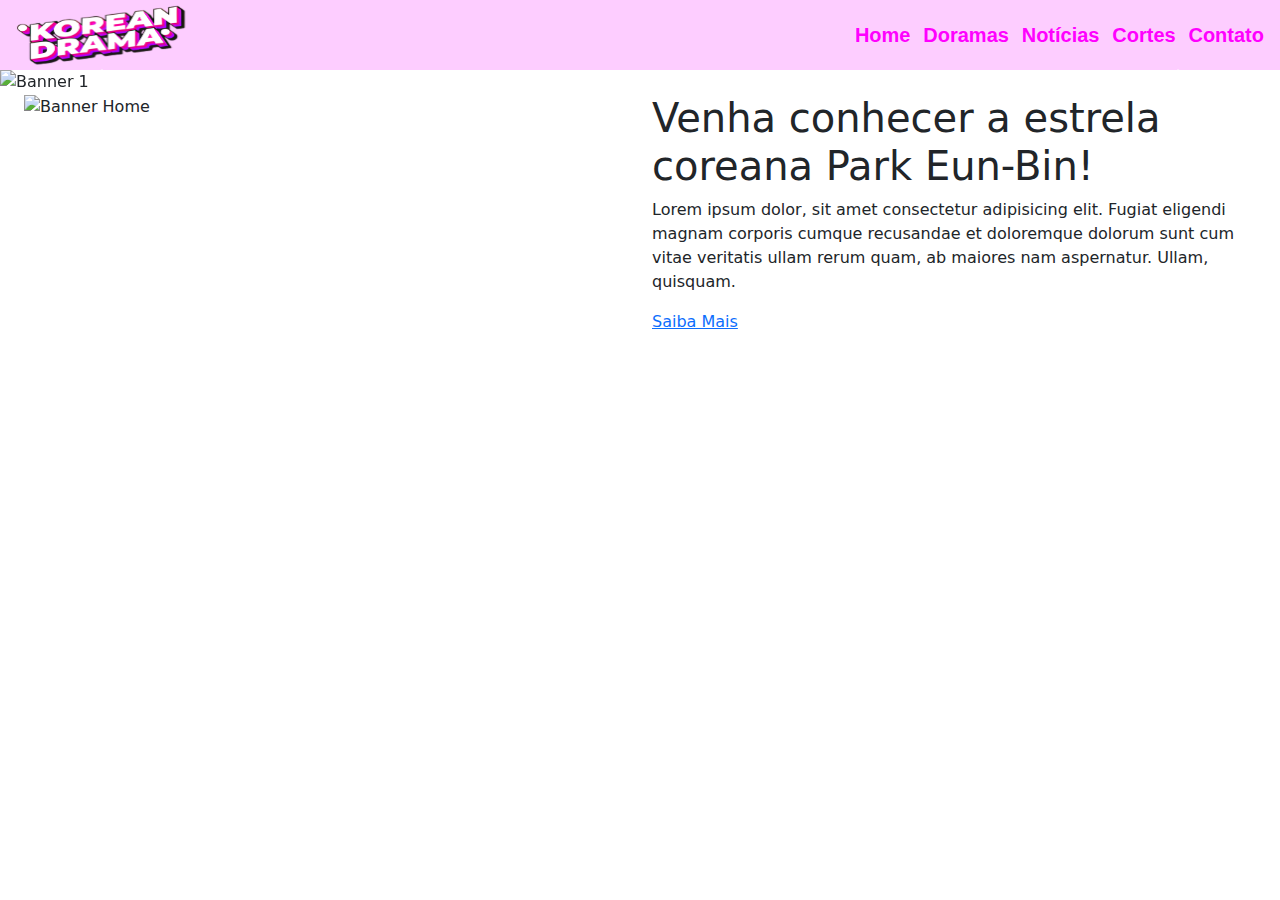
==== index.html @ 3fed0795 "update" ====
<!DOCTYPE html>
<html lang="pt-br">

<head>
    <meta charset="UTF-8">
    <meta name="viewport" content="width=device-width, initial-scale=1.0">
    <link rel="stylesheet" type="text/css" href="./bootstrap/css/bootstrap.min.css">
    <link rel="stylesheet" type="text/css" href="./css/style.css">
    <title>KoreanDrama</title>
    <link rel="icon" type="img" href="img/favicon4.png">
</head>

<body>
    <!-- Início Menu -->
    <header id="header">
        <a id="logo" href="index.html"><img src="img/logokorea.png" alt="Logo Empresa modelo"></a>
        <nav id="nav">
            <button aria-label="Abrir Menu" id="btn-mobile" aria-haspopup="true" aria-controls="menu"
                aria-expanded="false">
                <span id="hamburger"></span>
            </button>
            <ul id="menu" role="menu">
                <li><a class="linkMenu" href="index.html">Home</a></li>
                <li><a class="linkMenu" href="#">Doramas</a></li>
                <li><a class="linkMenu" href="#">Notícias</a></li>
                <li><a class="linkMenu" href="#">Cortes</a></li>
                <li><a class="linkMenu" href="#">Contato</a></li>
            </ul>
        </nav>
    </header>
    <!-- Fim Menu -->
    <!-- Início Carousel Página Principal -->
    <div id="carouselExampleInterval" class="carousel slide" data-bs-ride="carousel" data-pause="hover">
        <div class="carousel-inner">
            <div class="carousel-item active" data-bs-interval="2200">
                <img 
                 src="img/carousel1.jpg" 
                 class="d-block w-100" 
                 alt="Banner 1">
            </div>
            <div class="carousel-item" data-bs-interval="2000">
                <img 
                 src="img/carousel2.1.webp" 
                 class="d-block w-100" 
                 alt="Banner 1">
            </div>
            <div class="carousel-item" data-bs-interval="2000">
                <img 
                 src="img/carousel3.1.jpg" 
                 class="d-block w-100" 
                 alt="Banner 1">
            </div>
            <div class="carousel-item" data-bs-interval="2000">
                <img 
                 src="img/carousel4.jpeg" 
                 class="d-block w-100" 
                 alt="Banner 1">
            </div>
            <div class="carousel-item" data-bs-interval="2000">
                <img 
                 src="img/carousel5.1.jpg" 
                 class="d-block w-100" 
                 alt="Banner 1">
            </div>
            <div class="carousel-item" data-bs-interval="2000">
                <img 
                 src="img/carousel6.1.jpg" 
                 class="d-block w-100" 
                 alt="Banner 1">
            </div>
            <div class="carousel-item" data-bs-interval="2000">
                <img 
                 src="img/carousel reserve.jpg" 
                 class="d-block w-100" 
                 alt="Banner 1">
            </div>
        </div>
        <button
            class="carousel-control-prev"
            data-bs-target="#carouselExampleInterval"
            type="button"
            data-bs-slide="prev"
        >
            <span class="carousel-control-prev-icon" aria-hidden="true"></span>
            <span class="visually-hidden">Previous</span>
        </button>
        <button
            class="carousel-control-next"
            data-bs-target="#carouselExampleInterval"
            type="button"
            data-bs-slide="next"
        >
            <span class="carousel-control-next-icon" aria-hidden="true"></span>
            <span class="visually-hidden">Next</span>
        </button>

    </div>
    <!-- Fim Carousel Página Principal -->
    <!-- Início Banner -->
    <div class="section-banner-home">
        <div class="container-fluid">
            <div class="row m-0">
                <div class="col-12 col-md-6">
                    <figure>
                        <img src="./img/eunbin.jpg" alt="Banner Home">
                    </figure>
                </div>
                <div class="col-12 col-md-6">
                    <section class="texto-banner d-none d-md-block">
                        <h1>Venha conhecer a estrela coreana Park Eun-Bin!</h1>
                        <p class="d-none d-md-block">
                            Lorem ipsum dolor, sit amet consectetur adipisicing elit. Fugiat eligendi magnam corporis cumque recusandae et doloremque dolorum sunt cum vitae veritatis ullam rerum quam, ab maiores nam aspernatur. Ullam, quisquam.</p>
                            <a href="#">Saiba Mais</a>
                    </section>
                </div>
            </div>
        </div>
    </div>
    <!-- Fim Banner -->
    <!-- Início Destaque -->
    <div class="destaque">
        <div class="container">
            <div class="row d-flex justify-content-center">
           
            </div>
        </div>
    </div>
<!-- Fim Destaque -->


</body>

    <script type="text/javascript" src="./bootstrap/js/bootstrap.min.js"></script>

</html>
---- css/style.css ----
/* Arquivo da folha de estilos de todo o site */
/* Início CSS estilo header */
body, ul {
    margin: 0px;
    padding: 0px;
}
#menu a {
    color: magenta;
    text-decoration: none;
    font-family: sans-serif;
    font-size: 20px;
    font-weight: 700;
} 
#menu a:hover {
    background: rgba(0, 0, 0, 0.05);
    font-size: 20px;
}
#logo {
    font-size: 1.5rem;
}
#logo img {
    height: 60px;
    width: 170px;
}
#logo img:hover {
    box-shadow: 2px 2px 4px rgba(161, 111, 255, 0.733);
    transition: 0.3s;
}
#header {
    box-sizing: border-box;
    height: 70px;
    padding: 1rem;
    display: flex;
    align-items: center;
    justify-content: space-between;
    background: rgb(253, 205, 255);
}
#menu {
    display: flex;
    list-style: none;
    gap: 0.8rem;
}
#btn-mobile {
    display: none;
}
/* Fim CSS estilo header */
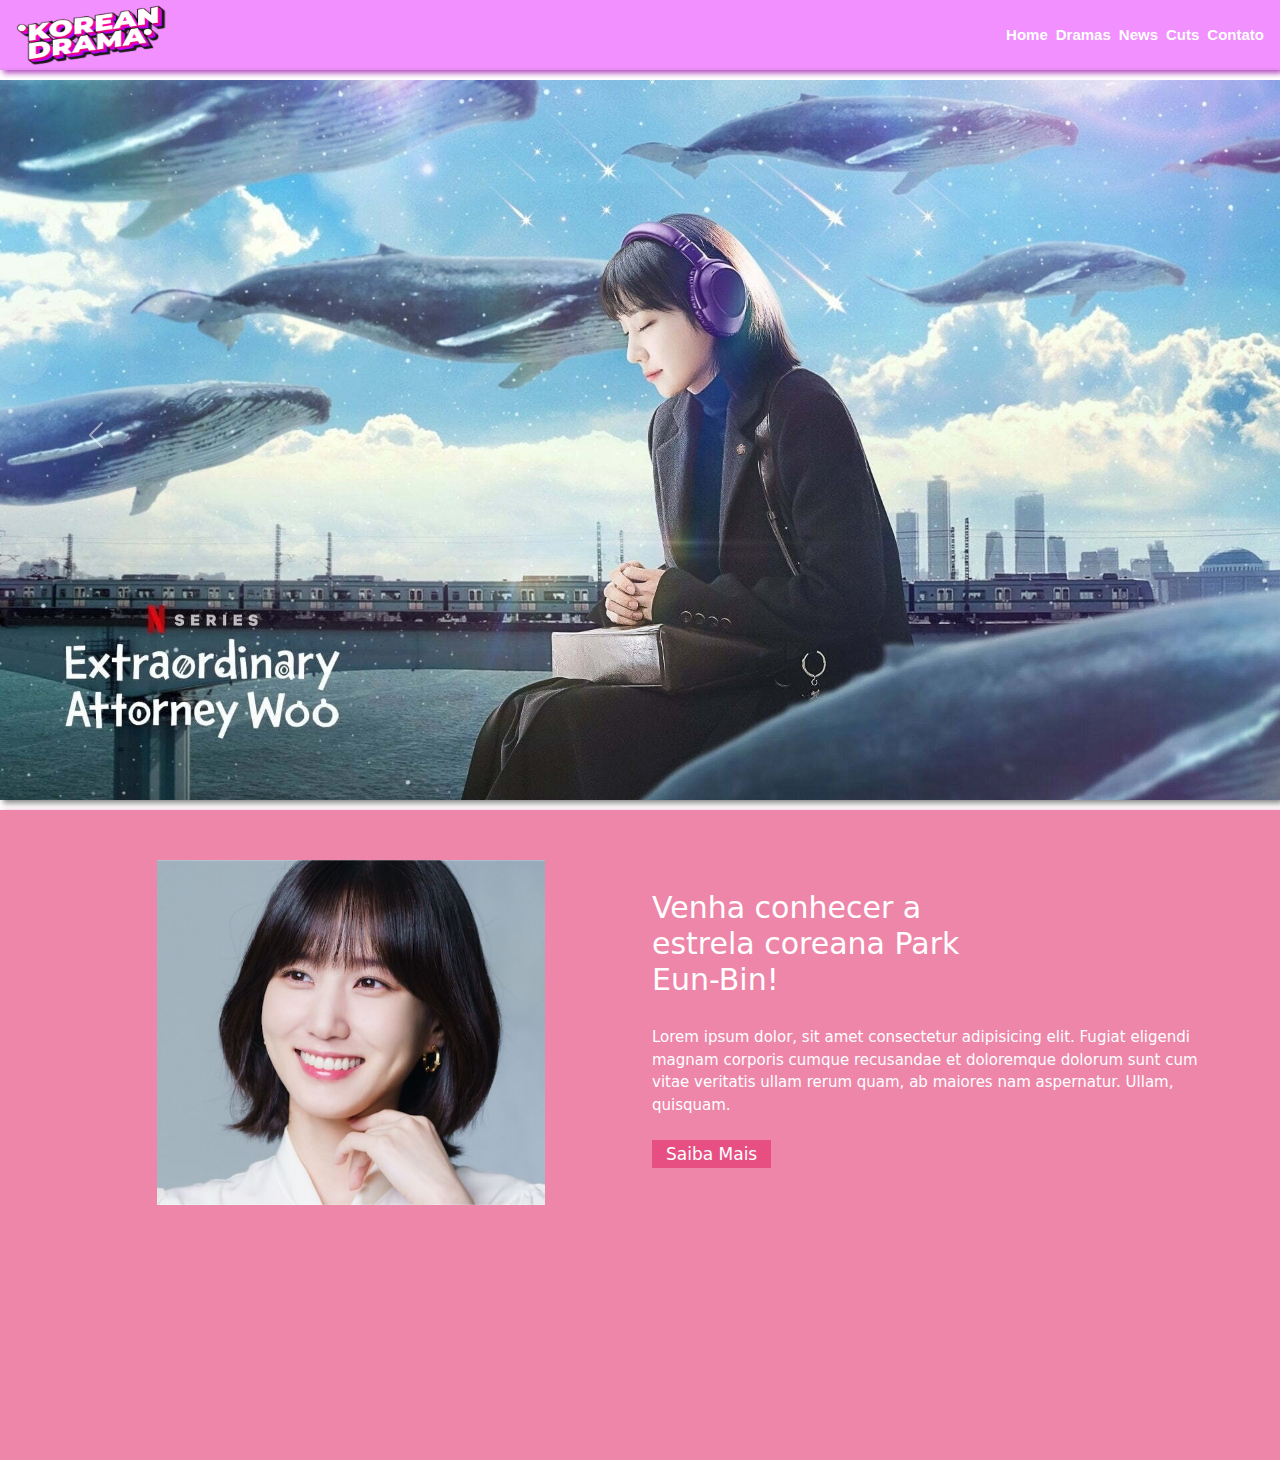
==== commit 4af8d307: "update2" ====
--- a/index.html
+++ b/index.html
@@ -21,9 +21,9 @@
             </button>
             <ul id="menu" role="menu">
                 <li><a class="linkMenu" href="index.html">Home</a></li>
-                <li><a class="linkMenu" href="#">Doramas</a></li>
-                <li><a class="linkMenu" href="#">Notícias</a></li>
-                <li><a class="linkMenu" href="#">Cortes</a></li>
+                <li><a class="linkMenu" href="#">Dramas</a></li>
+                <li><a class="linkMenu" href="#">News</a></li>
+                <li><a class="linkMenu" href="#">Cuts</a></li>
                 <li><a class="linkMenu" href="#">Contato</a></li>
             </ul>
         </nav>
--- a/css/style.css
+++ b/css/style.css
@@ -5,11 +5,11 @@
     padding: 0px;
 }
 #menu a {
-    color: magenta;
+    color: rgb(255, 255, 255);
     text-decoration: none;
     font-family: sans-serif;
-    font-size: 20px;
-    font-weight: 700;
+    font-size: 15px;
+    font-weight: 600;
 } 
 #menu a:hover {
     background: rgba(0, 0, 0, 0.05);
@@ -20,10 +20,10 @@
 }
 #logo img {
     height: 60px;
-    width: 170px;
+    width: 150px;
 }
 #logo img:hover {
-    box-shadow: 2px 2px 4px rgba(161, 111, 255, 0.733);
+    box-shadow: 2px 2px 4px rgba(101, 26, 241, 0.733);
     transition: 0.3s;
 }
 #header {
@@ -33,14 +33,73 @@
     display: flex;
     align-items: center;
     justify-content: space-between;
-    background: rgb(253, 205, 255);
+    background: rgb(242, 144, 255);
+    box-shadow: 3px 3px 6px rgb(177, 65, 187); /* Sombra Menu */
 }
 #menu {
     display: flex;
     list-style: none;
-    gap: 0.8rem;
+    gap: 0.5rem;
 }
 #btn-mobile {
     display: none;
 }
 /* Fim CSS estilo header */
+/* Início estilo carousel */
+#carouselExampleInterval {
+    position: relative;
+    z-index: 10;
+    padding-top: 10px;
+    box-shadow: 3px 3px 6px rgb(129, 129, 129); /* Sombra Carousel */
+}
+/* Fim estilo carousel */
+/* Início estilo Banner Home*/
+/* Para aplicar estilos na CLASS > utilize o ponto [ . ] antes do objeto */
+/* Para aplicar estilos no ID > utilize a hashtag [ # ] antes do objeto */
+.section-banner-home {
+width: 100%;
+height: 650px;
+margin-top: 10px;
+padding: 50px;
+background-color: rgb(238, 134, 169);
+box-shadow: 3px 3px 6px rgb(207, 29, 133); /* Sombra Banner */
+}
+.section-banner-home img {
+    max-height: 70%;
+    width: 70%;
+    display: block;
+    margin: auto;
+}
+.section-banner-home .texto-banner {
+    margin-top: 30px;
+    font-size: 22px;
+}
+.section-banner-home .texto-banner h1 {
+    font-size: 30px;
+    width: 60%;
+    font-weight: 500;
+    padding-bottom: 20px;
+    color: white;
+}
+.section-banner-home .texto-banner p {
+    font-size: 15px;
+    margin-bottom: 20px;
+    color: white;
+}
+.section-banner-home .texto-banner a {
+    color: rgb(255, 255, 255);
+    text-decoration: none;
+    background-color: rgb(231, 79, 130);
+    padding: 4px 14px;
+    font-size: 17px;
+    transition: 0.3s;
+}
+.section-banner-home .texto-banner a:hover {
+    /* color: rgb 207, 177, 240; Cor do Texto */
+    /* text-shadow: 2px 2px 4px purple; sombra do texto */
+    color: rgb(207, 177, 240);
+    text-shadow: 2px 2px 4px purple;
+    font-size: 18px;
+    font-weight: bold;
+}
+/* Fim estilo Banner Home*/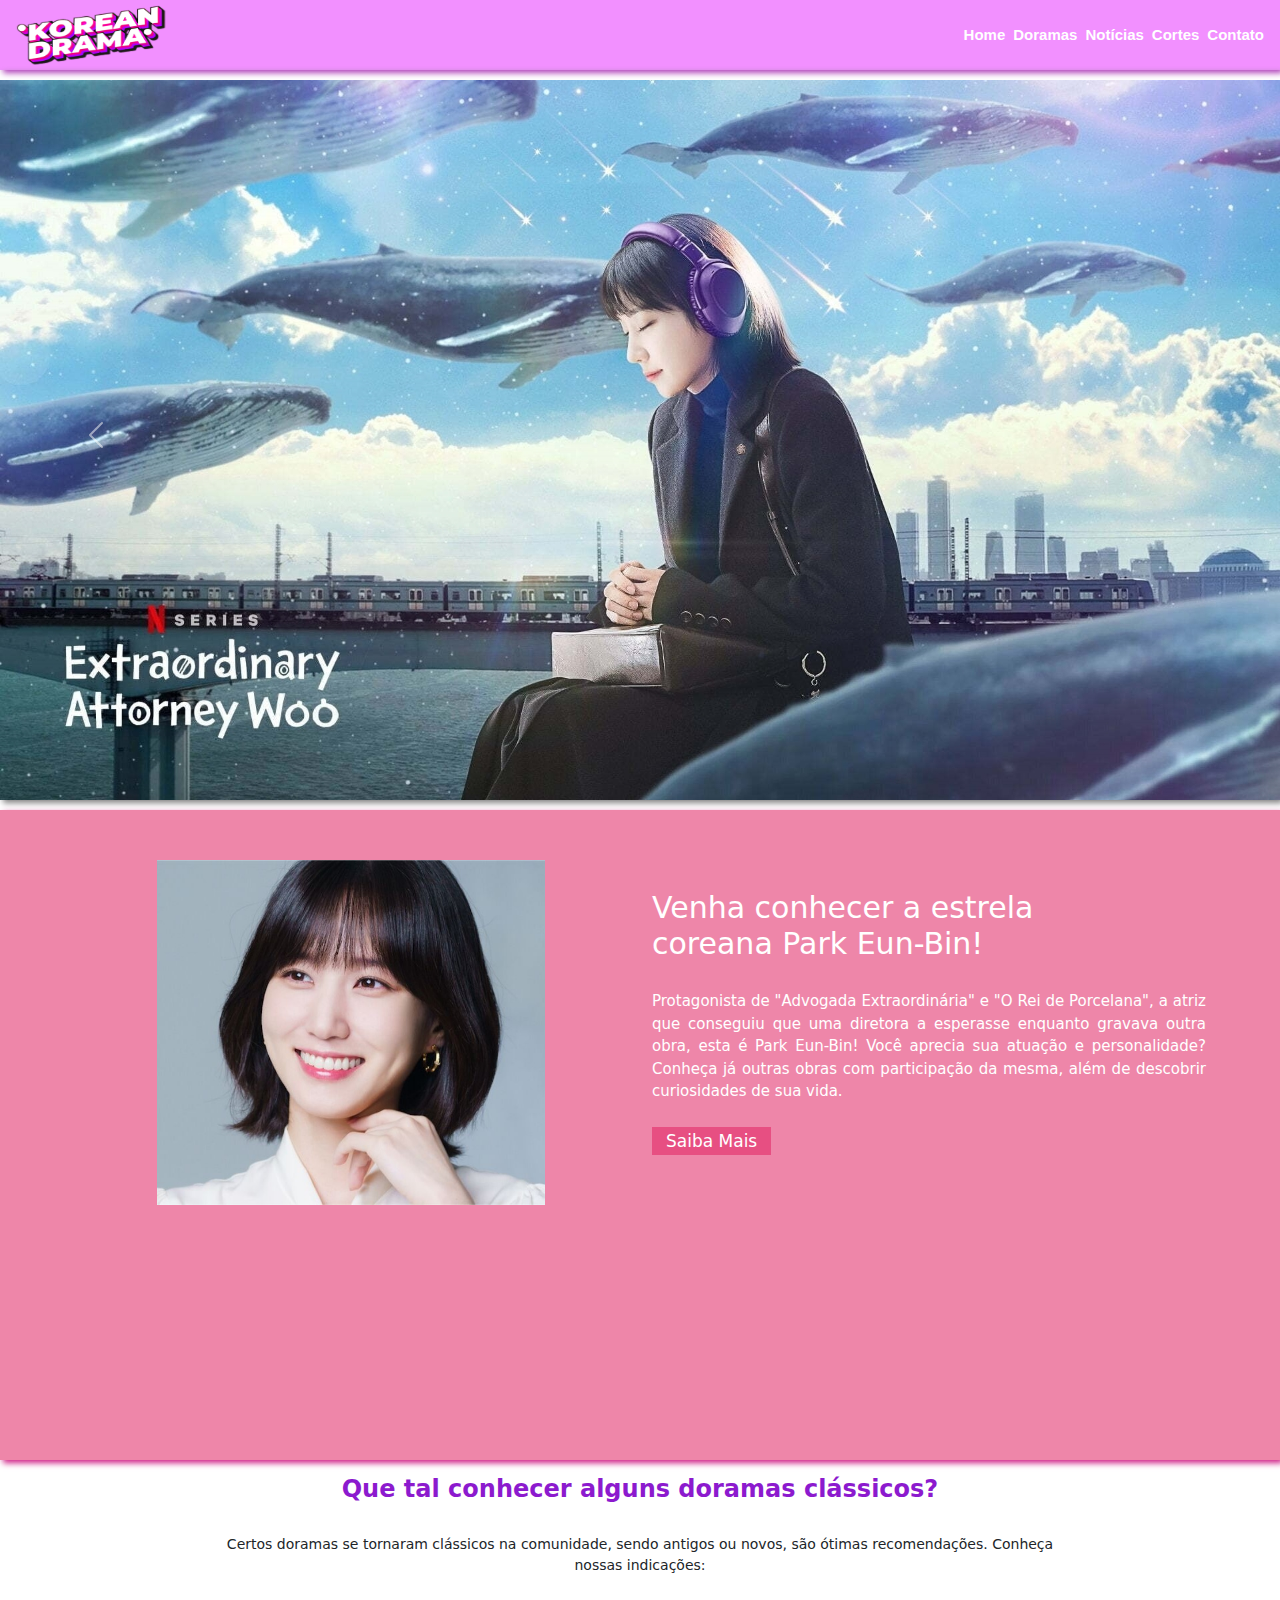
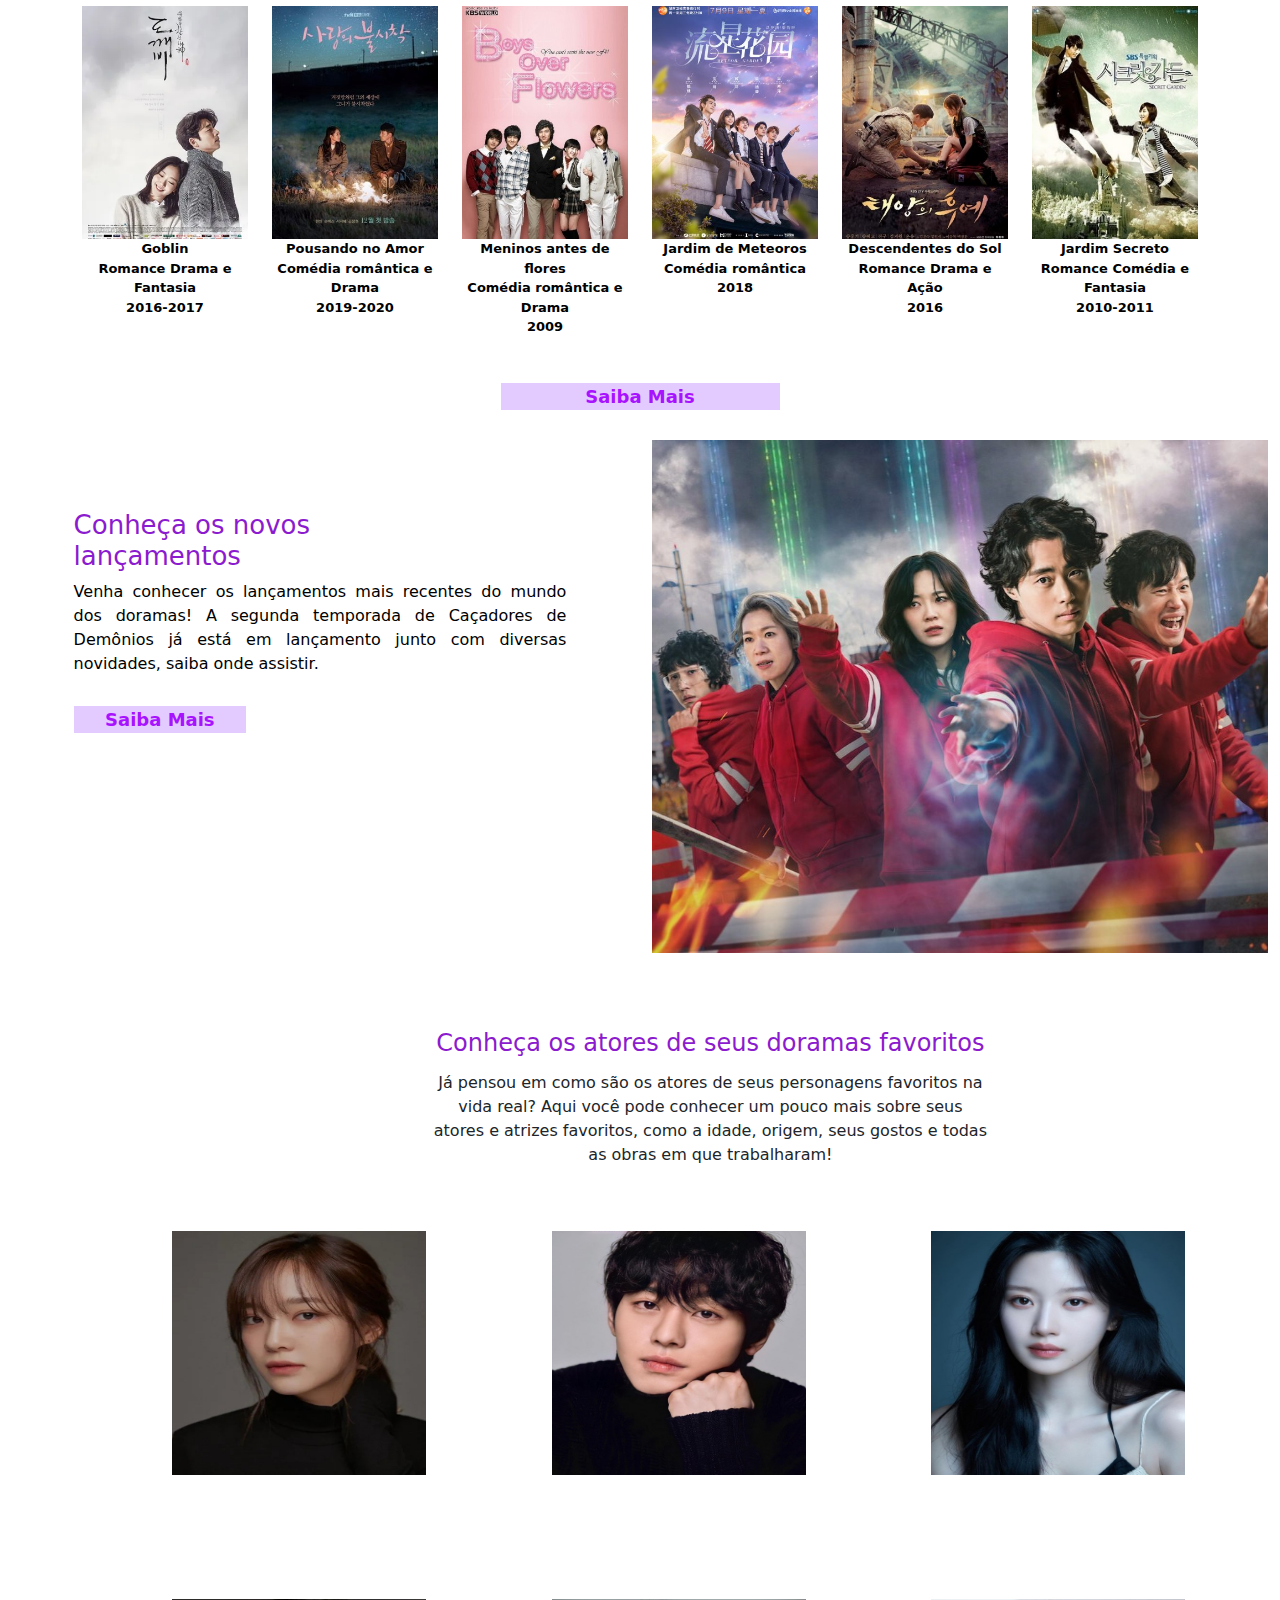
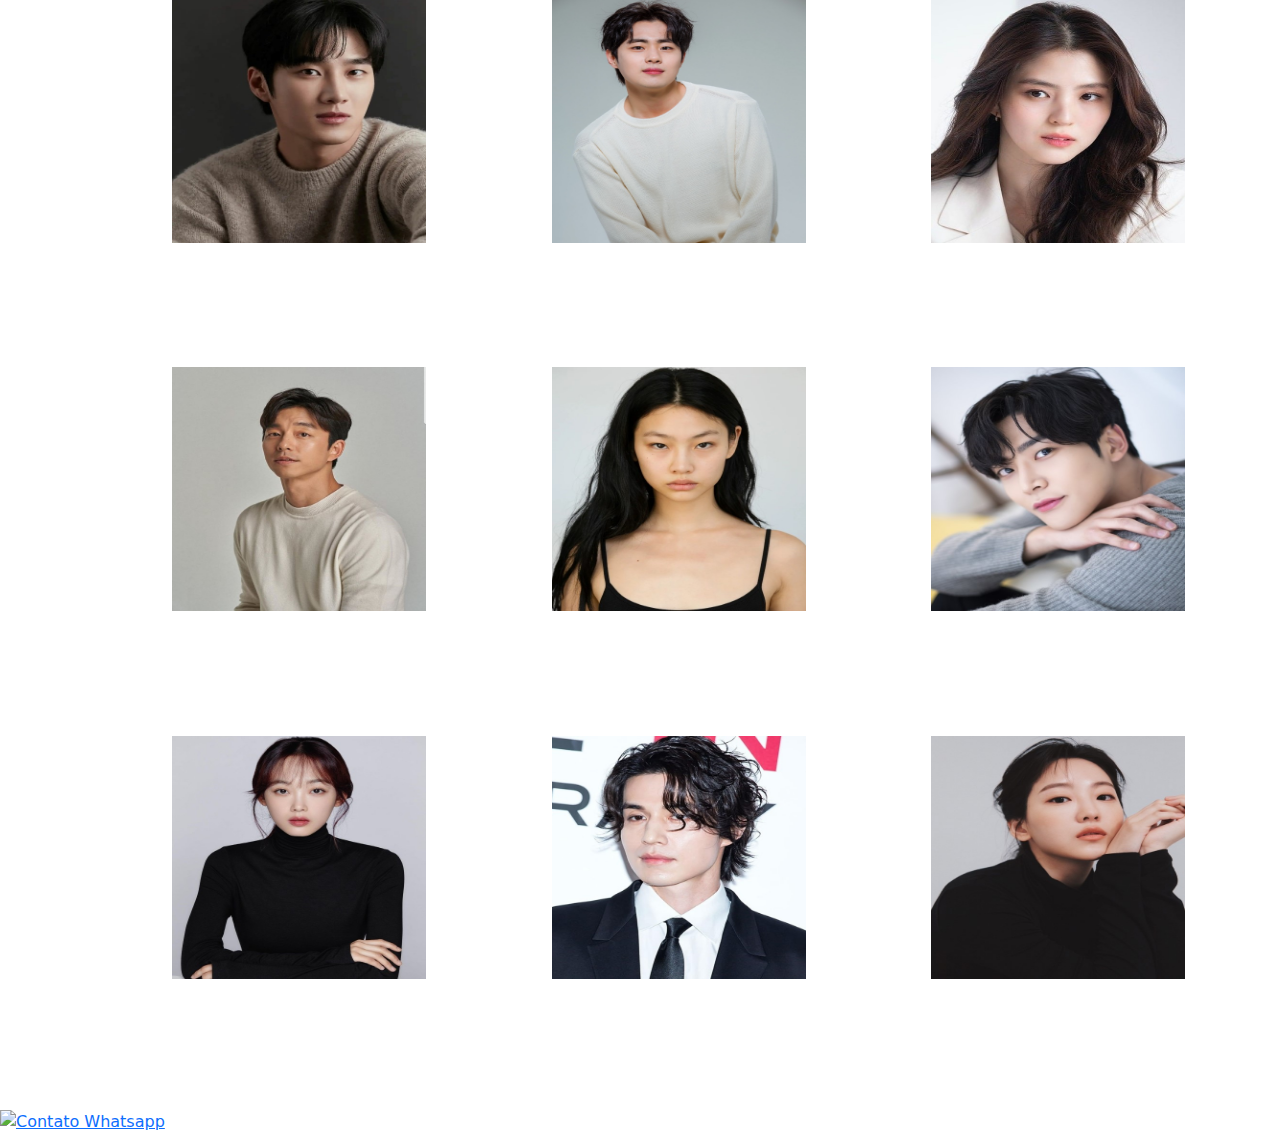
==== commit 7713d130: "update KoreanDrama rev.4" ====
--- a/index.html
+++ b/index.html
@@ -21,9 +21,9 @@
             </button>
             <ul id="menu" role="menu">
                 <li><a class="linkMenu" href="index.html">Home</a></li>
-                <li><a class="linkMenu" href="#">Dramas</a></li>
-                <li><a class="linkMenu" href="#">News</a></li>
-                <li><a class="linkMenu" href="#">Cuts</a></li>
+                <li><a class="linkMenu" href="#">Doramas</a></li>
+                <li><a class="linkMenu" href="#">Notícias</a></li>
+                <li><a class="linkMenu" href="#">Cortes</a></li>
                 <li><a class="linkMenu" href="#">Contato</a></li>
             </ul>
         </nav>
@@ -109,7 +109,7 @@
                     <section class="texto-banner d-none d-md-block">
                         <h1>Venha conhecer a estrela coreana Park Eun-Bin!</h1>
                         <p class="d-none d-md-block">
-                            Lorem ipsum dolor, sit amet consectetur adipisicing elit. Fugiat eligendi magnam corporis cumque recusandae et doloremque dolorum sunt cum vitae veritatis ullam rerum quam, ab maiores nam aspernatur. Ullam, quisquam.</p>
+                            Protagonista de "Advogada Extraordinária" e "O Rei de Porcelana", a atriz que conseguiu que uma diretora a esperasse enquanto gravava outra obra, esta é Park Eun-Bin! Você aprecia sua atuação e personalidade? Conheça já outras obras com participação da mesma, além de descobrir curiosidades de sua vida.</p>
                             <a href="#">Saiba Mais</a>
                     </section>
                 </div>
@@ -121,12 +121,192 @@
     <div class="destaque">
         <div class="container">
             <div class="row d-flex justify-content-center">
-           
+                <!-- Início da tag section do texto destaque -->
+                <section class="col-12">
+                    <h2>Que tal conhecer alguns doramas clássicos?</h2>
+                    <p>Certos doramas se tornaram clássicos na comunidade, sendo antigos ou novos, são ótimas recomendações. Conheça nossas indicações:</p>
+                </section>
+                <!-- Fim da tag section do texto destaque -->
+                <!-- Início imagem 1 -->
+<div class="col-6 col-md-2 pr-0">
+    <figure>
+        <a href="./produtos.html"><img src="./img/painel1.webp" alt="Goblin" width="100%">
+        </a>
+        <figcaption>Goblin <br> Romance Drama e Fantasia <br> 2016-2017 </figcaption> 
+        <!-- Função <br> desloca o texto seguinte para a linha posterior -->
+    </figure>
+</div>
+                <!-- Fim imagem 1 -->
+                <!-- Início imagem 2 -->
+<div class="col-6 col-md-2 pr-0">
+    <figure>
+        <a href="./produtos.html"><img src="./img/painel 2.1.jpg" alt="Pousando no Amor" width="100%">
+        </a>
+        <figcaption>Pousando no Amor <br> Comédia romântica e Drama <br> 2019-2020 </figcaption> 
+        <!-- Função <br> desloca o texto seguinte para a linha posterior -->
+    </figure>
+</div>
+                <!-- Fim imagem 2 -->
+                <!-- Início imagem 3 -->
+<div class="col-6 col-md-2 pr-0">
+    <figure>
+        <a href="./produtos.html"><img src="./img/painel 3.1.jpg" alt="Meninos antes de flores " width="100%">
+        </a>
+        <figcaption>Meninos antes de flores <br> Comédia romântica e Drama <br> 2009 </figcaption> 
+        <!-- Função <br> desloca o texto seguinte para a linha posterior -->
+    </figure>
+</div>
+                <!-- Fim imagem 3 -->
+                <!-- Início imagem 4 -->
+<div class="col-6 col-md-2 pr-0">
+    <figure>
+        <a href="./produtos.html"><img src="./img/painel 4.jpg" alt="Jardim de Meteoros" width="100%">
+        </a>
+        <figcaption>Jardim de Meteoros <br> Comédia romântica <br> 2018 </figcaption> 
+        <!-- Função <br> desloca o texto seguinte para a linha posterior -->
+    </figure>
+</div>
+                <!-- Fim imagem 4 -->
+                <!-- Início imagem 5 -->
+<div class="col-6 col-md-2 pr-0">
+    <figure>
+        <a href="./produtos.html"><img src="./img/painel 5.1.jpg" alt="Descendentes do Sol" width="100%">
+        </a>
+        <figcaption>Descendentes do Sol <br> Romance Drama e Ação <br> 2016 </figcaption> 
+        <!-- Função <br> desloca o texto seguinte para a linha posterior -->
+    </figure>
+</div>
+                <!-- Fim imagem 5 -->
+                <!-- Início imagem 6 -->
+<div class="col-6 col-md-2 pr-0">
+    <figure>
+        <a href="./produtos.html"><img src="./img/painel 6.1.jpg" alt="Jardim Secreto" width="100%">
+        </a>
+        <figcaption>Jardim Secreto <br> Romance Comédia e Fantasia <br> 2010-2011 </figcaption> 
+        <!-- Função <br> desloca o texto seguinte para a linha posterior -->
+    </figure>
+</div>
+                <!-- Fim imagem 6 -->
+                <!-- Início Saiba Mais -->
+                <div class="col-12 d-flex justify-content-center">
+                    <a id="saiba-mais" href="./produtos.html">Saiba Mais</a>
+                </div>
+                <!-- Fim Saiba Mais -->           
             </div>
         </div>
     </div>
-<!-- Fim Destaque -->
-
+    <!-- Fim Destaque -->
+    <!-- Início Novidades -->
+    <div class="novidades" id="novidades-mobile">
+        <div class="container-fluid">
+            <div class="row">
+                <div class="col-md-6">
+                <!-- Início texto novidades -->
+                    <section class="text-body">
+                        <h2>Conheça os novos lançamentos</h2>
+                        <p>Venha conhecer os lançamentos mais recentes do mundo dos doramas! A segunda temporada de Caçadores de Demônios já está em lançamento junto com diversas novidades, saiba onde assistir. </p>
+                        <a class="btn-banner" href="#" target="_blank">Saiba Mais</a>
+                        <!-- target="_blank" > irá abrir o link de destino em uma nova aba do navegador -->
+                    </section>
+                </div>
+                <!-- Fim texto novidades -->
+                <!-- Início imagem novidades -->
+                <div class="col-md-6">
+                    <figure>
+                        <img class="img-fluid" src="./img/banner5.jpg" alt="Banner Home">
+                    </figure>
+                </div>
+                <!-- Fim imagem novidades -->
+            </div>
+        </div>
+    </div>    
+    <!-- Fim Novidades -->
+    <!-- Início Galeria -->
+    <div class="galeria d-flex align-items-center">
+        <div class="container">
+            <div class="row">
+                <!-- Início texto galeria -->
+                <div class="col-12">
+                    <section class="texto-galeria">
+                        <h2>Conheça os atores de seus doramas favoritos</h2>
+                        <p>Já pensou em como são os atores de seus personagens favoritos na vida real? Aqui você pode conhecer um pouco mais sobre seus atores e atrizes favoritos, como a idade, origem, seus gostos e todas as obras em que trabalharam!</p>
+                    </section>
+                </div>                
+                <!-- Fim texto galeria -->
+                <!-- Início imagem 1 galeria -->
+                <div class="gallery col-6 col-md-3">
+                    <img src="./img/Galeria 1.jpg" class="img-fluid" alt="Kim Se-Jeong">
+                </div>                
+                <!-- Fim imagem 2 galeria -->
+                <!-- Início imagem 1 galeria -->
+                <div class="gallery col-6 col-md-3">
+                    <img src="./img/Galeria 2.jpg" class="img-fluid" alt="Kim Se-Jeong">
+                </div>               
+                <!-- Fim imagem 2 galeria -->
+                <!-- Início imagem 3 galeria -->
+                <div class="gallery col-6 col-md-3">
+                    <img src="./img/Galeria 3.jpg" class="img-fluid" alt="Kim Se-Jeong">
+                </div>                
+                <!-- Fim imagem 3 galeria -->
+                <!-- Início imagem 4 galeria -->
+                <div class="gallery col-6 col-md-3">
+                    <img src="./img/Galeria 4.jpg" class="img-fluid" alt="Kim Se-Jeong">
+                </div>                
+                <!-- Fim imagem 4 galeria -->
+                <!-- Início imagem 5 galeria -->
+                <div class="gallery col-6 col-md-3">
+                    <img src="./img/Galeria 5.png" class="img-fluid" alt="Kim Se-Jeong">
+                </div>                
+                <!-- Fim imagem 5 galeria -->
+                <!-- Início imagem 6 galeria -->
+                <div class="gallery col-6 col-md-3">
+                    <img src="./img/Galeria 6.jpg" class="img-fluid" alt="Kim Se-Jeong">
+                </div>                
+                <!-- Fim imagem 6 galeria -->
+                <!-- Início imagem 7 galeria -->
+                <div class="gallery col-6 col-md-3">
+                    <img src="./img/Galeria 7.jpg" class="img-fluid" alt="Kim Se-Jeong">
+                </div>                
+                <!-- Fim imagem 7 galeria -->
+                <!-- Início imagem 8 galeria -->
+                <div class="gallery col-6 col-md-3">
+                    <img src="./img/Galeria 8.jpg" class="img-fluid" alt="Kim Se-Jeong">
+                </div>                
+                <!-- Fim imagem 8 galeria -->
+                <!-- Início imagem 9 galeria -->
+                <div class="gallery col-6 col-md-3">
+                    <img src="./img/Galeria 9.jpg" class="img-fluid" alt="Kim Se-Jeong">
+                </div>               
+                <!-- Fim imagem 9 galeria -->
+                <!-- Início imagem 10 galeria -->
+                <div class="gallery col-6 col-md-3">
+                    <img src="./img/Galeria 10.jpg" class="img-fluid" alt="Kim Se-Jeong">
+                </div>                
+                <!-- Fim imagem 10 galeria -->
+                <!-- Início imagem 11 galeria -->
+                <div class="gallery col-6 col-md-3">
+                    <img src="./img/Galeria 11.jpg" class="img-fluid" alt="Kim Se-Jeong">
+                </div>                
+                <!-- Fim imagem 11 galeria -->
+                <!-- Início imagem 12 galeria -->
+                <div class="gallery col-6 col-md-3">
+                    <img src="./img/Galeria 12.jpg" class="img-fluid" alt="Kim Se-Jeong">
+                </div>                
+                <!-- Fim imagem 12 galeria -->
+            </div>
+        </div>
+    </div>   
+    <!-- Fim Galeria -->
+    <!-- Início Whatsapp -->
+    <div class="whatsapp">
+        <div class="container-grid logo-whats">
+            <a href="#" target="_blank"><img src="" alt="Contato Whatsapp"></a>
+        </div>
+
+    </div>
+    
+    <!-- Fim Whatsapp -->
+    
 
 </body>
 
--- a/css/style.css
+++ b/css/style.css
@@ -9,11 +9,11 @@
     text-decoration: none;
     font-family: sans-serif;
     font-size: 15px;
-    font-weight: 600;
+    font-weight: bold;
 } 
 #menu a:hover {
     background: rgba(0, 0, 0, 0.05);
-    font-size: 20px;
+    font-size: 17px;
 }
 #logo {
     font-size: 1.5rem;
@@ -76,15 +76,16 @@
 }
 .section-banner-home .texto-banner h1 {
     font-size: 30px;
-    width: 60%;
-    font-weight: 500;
-    padding-bottom: 20px;
+    width: 90%; /* width = Largura */
+    font-weight: 500; /* font-weight = Espessura do texto */
+    padding-bottom: 20px; /* padding-bottom = Margem interna > Embaixo */
     color: white;
 }
 .section-banner-home .texto-banner p {
     font-size: 15px;
     margin-bottom: 20px;
     color: white;
+    text-align: justify;
 }
 .section-banner-home .texto-banner a {
     color: rgb(255, 255, 255);
@@ -102,4 +103,120 @@
     font-size: 18px;
     font-weight: bold;
 }
-/* Fim estilo Banner Home*/+/* Fim estilo Banner Home*/
+
+/* Início estilo Destaque */
+.destaque h2 {
+    margin-top: 15px;
+    text-align: center;
+    font-size: 24px;
+    font-weight: bold;
+    color: rgb(140, 26, 206);
+}
+.destaque p {
+    width: 77%;
+    text-align: center;
+    font-size: 14px;
+    margin: 30px auto;
+}
+.destaque figcaption {
+    font-size: 13px;
+    color: #000;
+    text-decoration: none;
+    font-weight: bold;
+    text-align: center;
+}
+.destaque #saiba-mais {
+    justify-content: center;
+    display: flex;
+    text-decoration: none;
+    color: #a812ff;
+    font-size: 18px;
+    font-weight: bold;
+    background: rgb(227, 202, 255);
+    margin: 30px 0px;
+    width: 25%;
+    /* align-items: center; */
+}
+.destaque #saiba-mais:hover {
+    font-size: 20px;
+    color: #b64ef3;
+    transition: 0.3s;
+}
+.destaque .col-6 img:hover {
+    box-shadow: 3px 3px 6px #838383;
+    transition: 0.3s;
+}
+/* Fim estilo Destaque */
+
+/* Início estilo novidades */
+.novidades .text-body {
+    width: 80%;
+    margin: 70px auto;
+}
+.novidades h2 {
+    color: rgb(140, 26, 206);
+    font-size: 26px;
+    width: 70%;
+}
+.novidades p {
+    color: rgb(0, 0, 0);
+    text-align: justify;
+}
+.novidades a {
+    justify-content: center;
+    display: flex;
+    text-decoration: none;
+    color: #a812ff;
+    font-size: 18px;
+    font-weight: bold;
+    background: rgb(227, 202, 255);
+    margin: 30px 0px;
+    width: 35%;
+    /*align-items: center; */
+}
+.novidades a:hover {
+    font-size: 20px;
+    color: #b64ef3;
+    transition: 0.3s;
+}
+/* Fim estilo novidades */
+/* Início estilo galeria */
+.galeria {
+    margin: 60px auto 20px;
+    /* Quando tivermos 4 valores no margin = top / right / botton / left > Exemplo: margin: 60px 60px 60px 60px; */
+    /* Quando tivermos 3 valores = top / right and left / botton > Exemplo: margin: 60px auto 60px; */
+    /* Quando tivermos 2 valores = top and botton / right and left Exemplo: margin: 60px 30px; */
+    /* Quando tivermos 1 valor = top, botton, right and left serão idênticos > Exemplo: margin: 60px;  */
+    /* Essa regra se aplica também ao padding. */
+}
+.galeria .container {
+    margin-left: 11%;
+}
+.galeria h2 {
+    text-align: center;
+    font-size: 24px;
+    color: rgb(140, 26, 206);
+}
+.galeria p {
+    text-align: center;
+    width: 50%;
+    margin: 14px auto 50px;
+}
+.galeria .gallery {
+    width: 30%;
+    margin: 14px auto 50px;
+}
+.galeria .gallery img {
+    width: 80%;
+    height: 80%;
+    -webkit-transition: -webkit-transform .5s ease;
+    transition: transform .5s ease;
+    display: block;
+}
+.galeria .gallery img:hover {
+    -webkit-transform: scale(1.7);
+    transform: scale(1.7);
+    box-shadow: 0 0 10px rgba(0, 0, 0, 0.05);
+}
+/* Fim estilo galeria */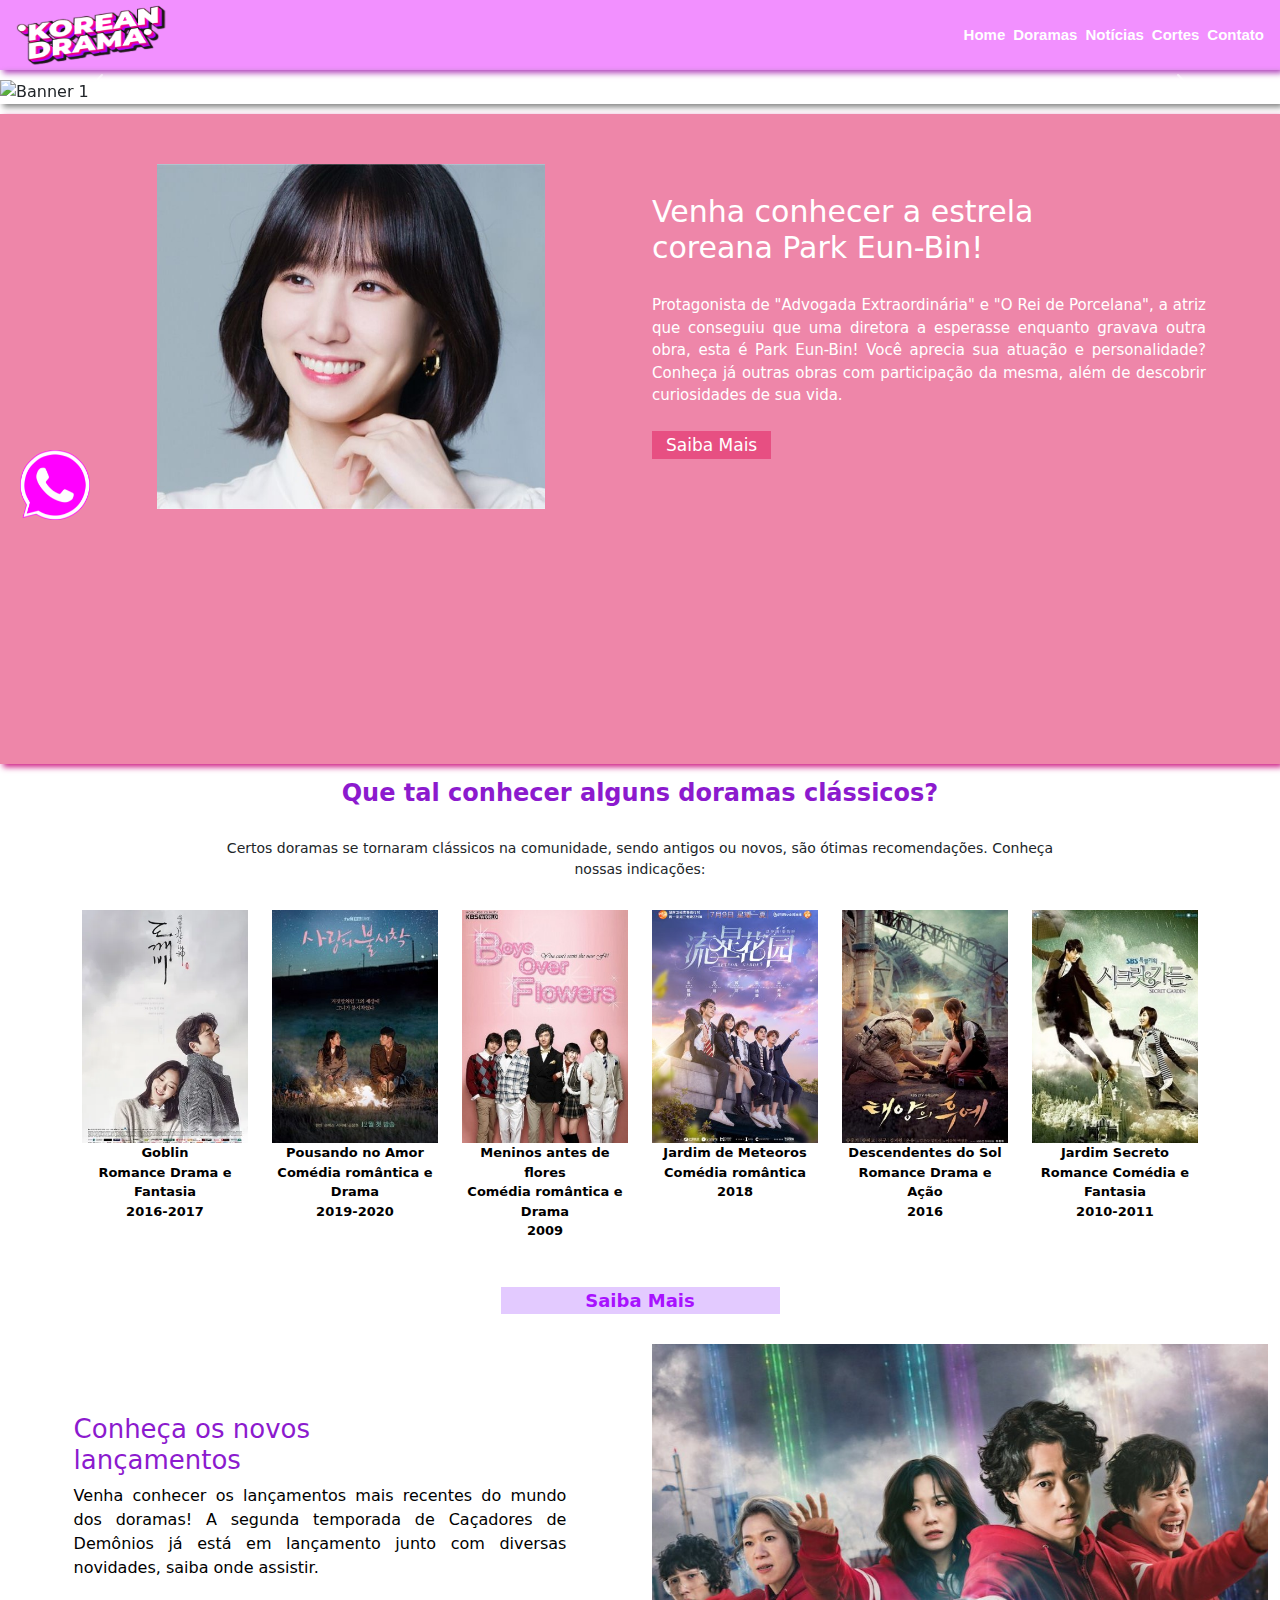
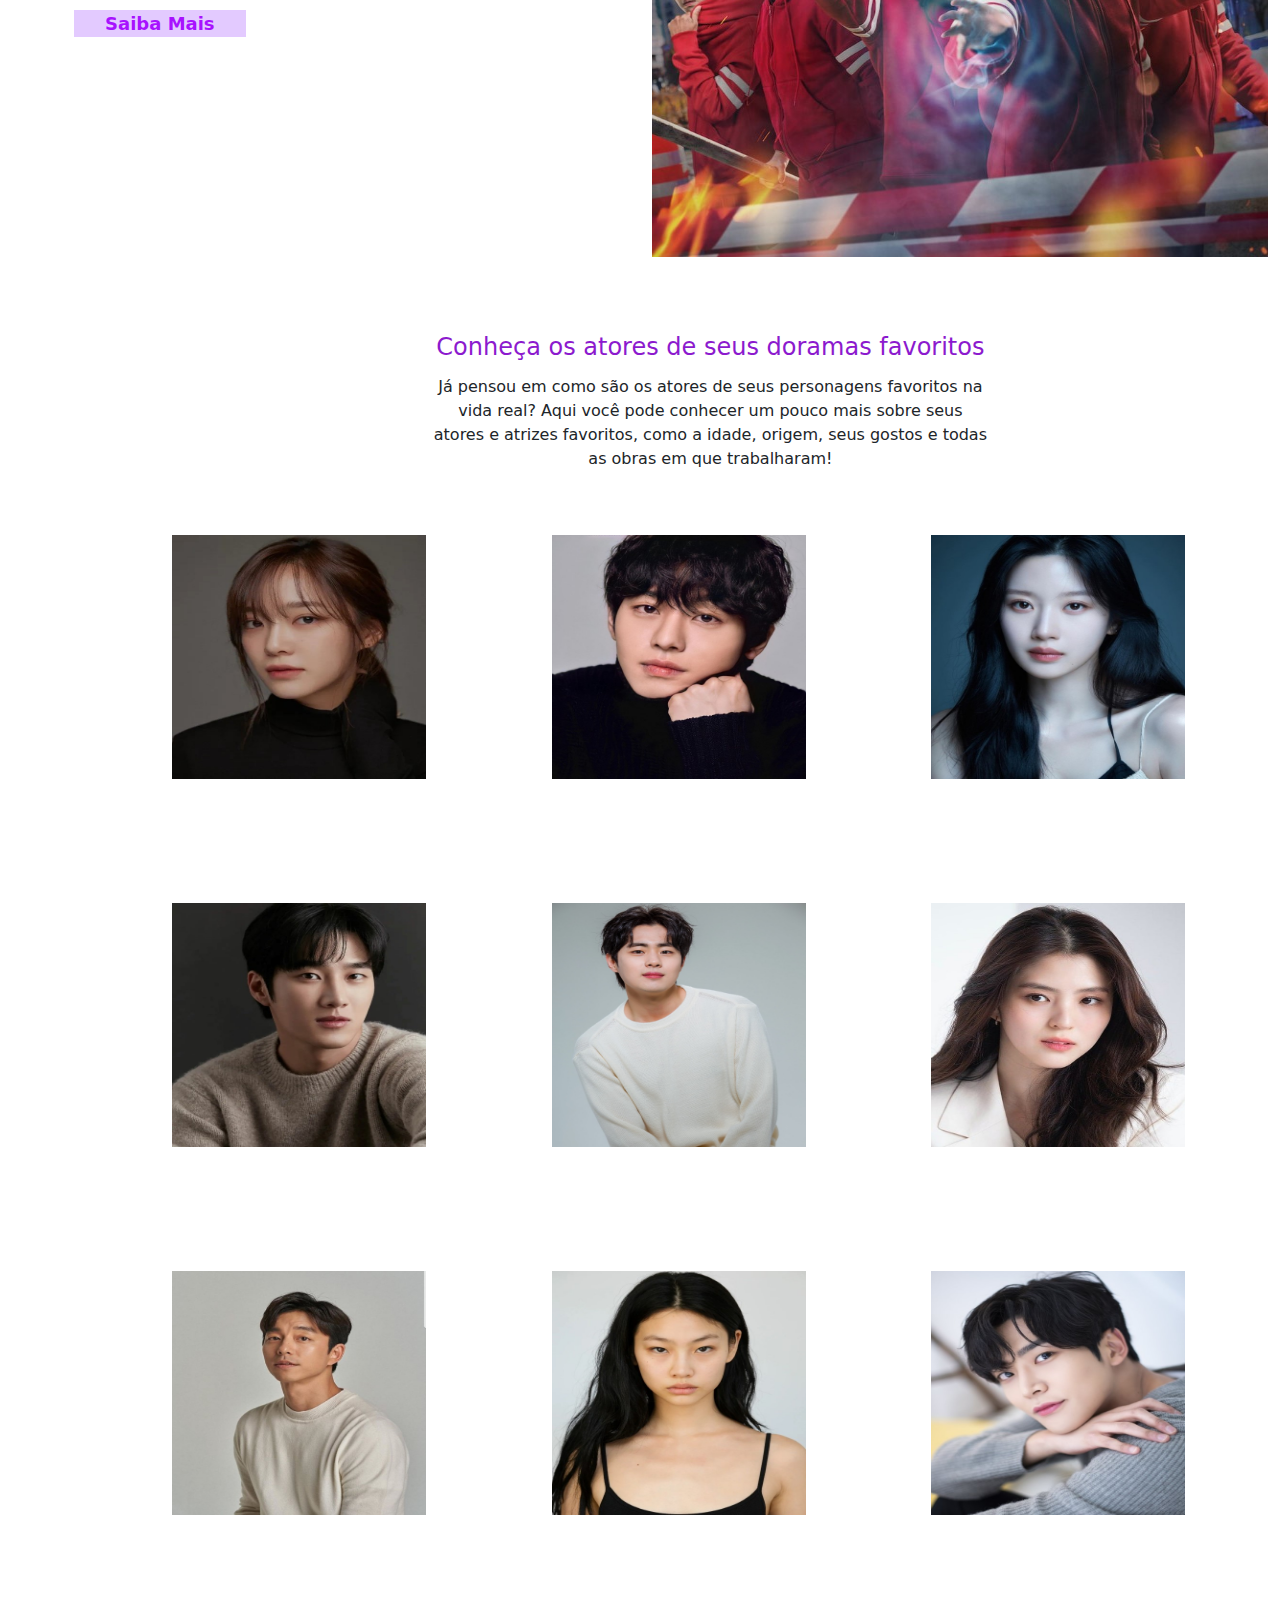
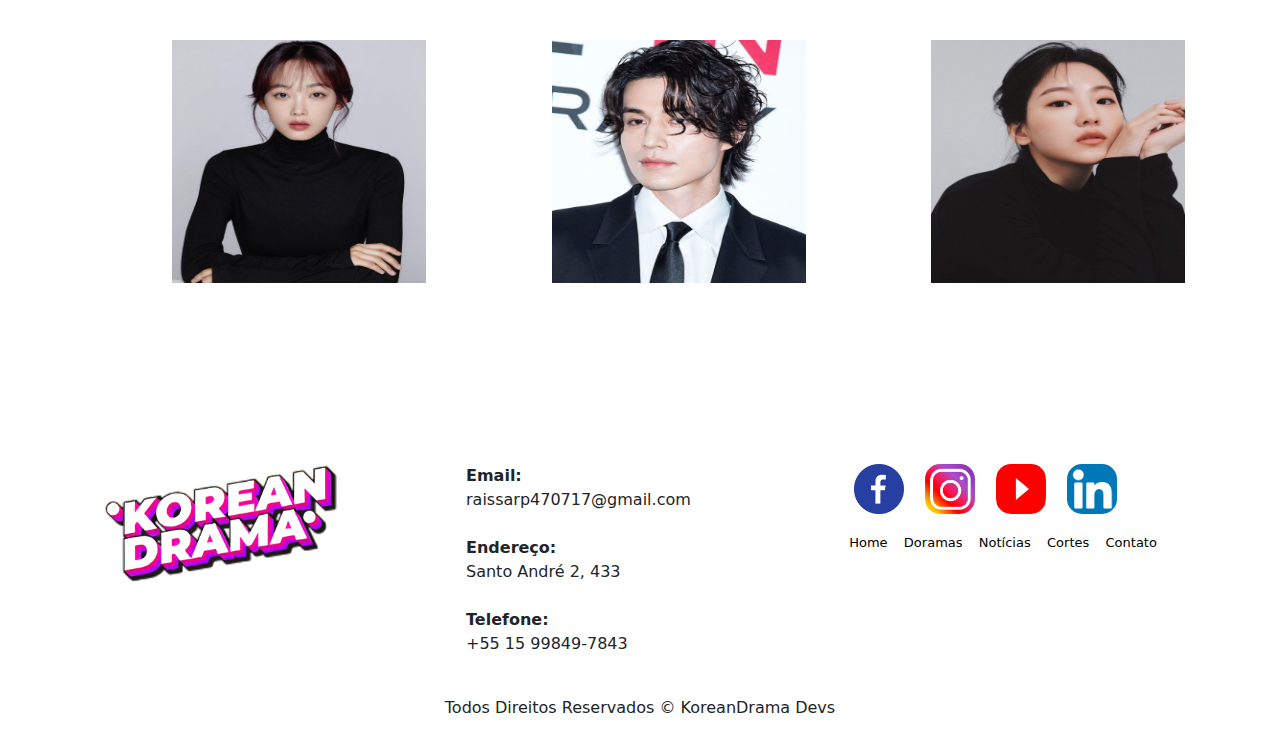
==== commit e7a3016d: "updateKoreanDrama.rev5" ====
--- a/index.html
+++ b/index.html
@@ -34,31 +34,31 @@
         <div class="carousel-inner">
             <div class="carousel-item active" data-bs-interval="2200">
                 <img 
-                 src="img/carousel1.jpg" 
-                 class="d-block w-100" 
-                 alt="Banner 1">
-            </div>
-            <div class="carousel-item" data-bs-interval="2000">
-                <img 
-                 src="img/carousel2.1.webp" 
-                 class="d-block w-100" 
-                 alt="Banner 1">
-            </div>
-            <div class="carousel-item" data-bs-interval="2000">
-                <img 
-                 src="img/carousel3.1.jpg" 
-                 class="d-block w-100" 
-                 alt="Banner 1">
-            </div>
-            <div class="carousel-item" data-bs-interval="2000">
-                <img 
-                 src="img/carousel4.jpeg" 
-                 class="d-block w-100" 
-                 alt="Banner 1">
-            </div>
-            <div class="carousel-item" data-bs-interval="2000">
-                <img 
-                 src="img/carousel5.1.jpg" 
+                 src="img/Carrossel1.jpg" 
+                 class="d-block w-100" 
+                 alt="Banner 1">
+            </div>
+            <div class="carousel-item" data-bs-interval="2000">
+                <img 
+                 src="img/carrossel2.jpg" 
+                 class="d-block w-100" 
+                 alt="Banner 1">
+            </div>
+            <div class="carousel-item" data-bs-interval="2000">
+                <img 
+                 src="img/carrossel3.jpg" 
+                 class="d-block w-100" 
+                 alt="Banner 1">
+            </div>
+            <div class="carousel-item" data-bs-interval="2000">
+                <img 
+                 src="img/carrossel 4.jpg" 
+                 class="d-block w-100" 
+                 alt="Banner 1">
+            </div>
+            <div class="carousel-item" data-bs-interval="2000">
+                <img 
+                 src="img/carrossel5.jpg" 
                  class="d-block w-100" 
                  alt="Banner 1">
             </div>
@@ -70,7 +70,7 @@
             </div>
             <div class="carousel-item" data-bs-interval="2000">
                 <img 
-                 src="img/carousel reserve.jpg" 
+                 src="img/carrosselreserva.jpg" 
                  class="d-block w-100" 
                  alt="Banner 1">
             </div>
@@ -300,14 +300,61 @@
     <!-- Início Whatsapp -->
     <div class="whatsapp">
         <div class="container-grid logo-whats">
-            <a href="#" target="_blank"><img src="" alt="Contato Whatsapp"></a>
-        </div>
-
-    </div>
-    
+            <a href="https://wa.link/tcarki" target="_blank">
+                <img class="pulse" src="./img/rede_social/whats2.png" alt="Contato Whatsapp">
+            </a>
+        </div>
+    </div>    
     <!-- Fim Whatsapp -->
-    
-
+    <!-- Início Footer -->
+    <footer class="rodape">
+        <div class="container">
+            <div class="row m-0">
+                <!-- Início Logo -->
+                <div id="logo-rodape" class="col-md-4">
+                    <figure>
+                        <img src="./img/logokorea.png" alt="Logo Rodape">
+                    </figure>
+                </div>
+                <!-- Fim Logo -->
+                <!-- Início Texto -->
+                <div class="col-md-4">
+                    <div class="info-contato">
+                        <p><strong>Email:</strong></p>
+                            <p>raissarp470717@gmail.com</p><br>
+                        <p><strong>Endereço:</strong></p>
+                            <p>Santo André 2, 433</p><br>
+                        <p><strong>Telefone:</strong></p>
+                            <p>+55 15 99849-7843</p>
+                    </div>
+                </div>          
+                <!-- Fim Texto -->
+                <!-- Início Mídias sociais -->
+                <div class="col-md-4">
+                    <figure class="redes-sociais">
+                        <a href="https://www.facebook.com"><img src="./img/rede_social/face.png" alt="Facebook"></a>
+                        <a href="https://www.instagram.com"><img src="./img/rede_social/insta.png" alt="Instagram"></a>
+                        <a href="https://www.youtube.com"><img src="./img/rede_social/youtube.png" alt="Youtube"></a>
+                        <a href="https://www.linkedin.com"><img src="./img/rede_social/linkedin.png" alt="Linkedin"></a>
+                    </figure>
+                    <br>
+                    <a class="linkFooter" href="./index.html">Home</a>
+                    <a class="linkFooter" href="./doramas.html">Doramas</a>
+                    <a class="linkFooter" href="./notícias.html">Notícias</a>
+                    <a class="linkFooter" href="./cortes.html">Cortes</a>
+                    <a class="linkFooter" href="./contato.html">Contato</a>
+                </div>     
+                <!-- Alt + Shift + o clique do Mouse, seleciona várias linhas -->
+                <!-- Fim Mídias sociais -->
+                <!-- Início Direitos Autorais -->
+                <div class="col-12">
+                    <p class="direitos">Todos Direitos Reservados &copy; KoreanDrama Devs</p>
+                </div>                
+                <!-- Fim Direitos Autorais -->
+            </div>
+        </div>
+    </footer>    
+    <!-- Fim Footer -->   
 </body>
 
     <script type="text/javascript" src="./bootstrap/js/bootstrap.min.js"></script>
--- a/css/style.css
+++ b/css/style.css
@@ -45,6 +45,7 @@
     display: none;
 }
 /* Fim CSS estilo header */
+
 /* Início estilo carousel */
 #carouselExampleInterval {
     position: relative;
@@ -53,6 +54,78 @@
     box-shadow: 3px 3px 6px rgb(129, 129, 129); /* Sombra Carousel */
 }
 /* Fim estilo carousel */
+
+/* Início Estilo Media >> Mobile */
+@media (max-width: 600px) {
+    #menu {
+     display: block;
+     position: absolute;
+     width: 15em;
+     top: 70px;
+     right: 0px;
+     background: rgb(255, 255, 255);
+     transition: 0.6s;
+     z-index: 1000;
+     height: 0px;
+     padding-left: 5px;
+     visibility: hidden;
+     overflow-y: hidden;
+  }
+  #menu li {
+    padding-top: 30px;
+    padding-bottom: 0px;
+    margin: 0 1rem;
+    border-bottom: 2px solid rgba(0, 0, 0, 0.05);
+  }
+  #nav.active #menu {
+    height: calc(100vh - 70px);
+    visibility: visible;
+    overflow-y: hidden;
+  }
+  #btn-mobile {
+    display: flex;
+    padding: 0.5rem 1rem;
+    font: 1rem;
+    border: none;
+    background: none;
+    cursor: pointer;
+    gap: 0.5rem;
+  }
+  #hamburger {
+    border-top: 2px solid;
+    /* Para aumentar ou diminuir a espessura da linha do hamburger */
+    width: 30px;
+    /* Para alterar a largura do hamburger */
+    color: rgb(184, 44, 248);
+    /* Para   alterar a cor do hamburger */
+  }
+  #hamburger::after,
+  #hamburger::before {
+    content: '';
+    display: block;
+    width: 30px;
+    /* Altera a largura do hamburger, juntamente com o width anterior */
+    height: 2px;
+    background: currentColor;
+    margin-top: 4px;
+    /* Altera o espaçamento entre as linhas do hamburger */
+    position: relative;
+    border-top: 2px solid;
+    /* Para aumentar ou diminuir a espessura da linha do hamburger, juntamente com o border-top anterior */
+  }
+  #nav.active #hamburger {
+    border-top-color: transparent;
+  }
+  #nav.active #hamburger::before {
+    transform: rotate(135deg);
+  }
+  #nav.active #hamburger::after {
+    transform: rotate(-135deg);
+    top: -7px;
+  }
+}
+/* Fim Estilo Media >> Mobile */
+
 /* Início estilo Banner Home*/
 /* Para aplicar estilos na CLASS > utilize o ponto [ . ] antes do objeto */
 /* Para aplicar estilos no ID > utilize a hashtag [ # ] antes do objeto */
@@ -219,4 +292,98 @@
     transform: scale(1.7);
     box-shadow: 0 0 10px rgba(0, 0, 0, 0.05);
 }
-/* Fim estilo galeria */+/* Fim estilo galeria */
+
+/* Início Whatsapp */
+.whatsapp {
+    position: fixed;
+    top: 400px;
+    left: 20px;
+    z-index: 200;
+}
+.whatsapp img {
+    height: 70px;
+}
+/* Início efeito pulse */
+.whatsapp .pulse {
+    animation: pulse 0.5s infinite;
+    margin: 0 auto;
+    display: table;
+    margin-top: 50px;
+    animation-direction: alternate;
+    -webkit-animation-name: pulse;
+    animation-name: pulse;
+}
+@-webkit-keyframes pulse {
+    0% {
+        -webkit-transform: scale(1);
+        -webkit-filter: brightness(100%);
+    }
+    100% {
+        -webkit-transform: scale(1.1);
+        -webkit-filter: brightness(110%);
+    }
+}
+@keyframes pulse {
+    0% {
+        transform: scale(1);
+        filter: brightness(100%);
+    }
+    100% {
+        transform: scale(1.1);
+        filter: brightness(110%);
+    }
+}
+
+/* Fim efeito pulse */
+/* Fim Whatsapp */
+
+/* Início estilo Footer (rodape) */
+.rodape {
+    padding: 50px 50px 0;
+}
+.rodape .container #logo-rodape img {
+    height: 70%;
+    width: 70%;
+    padding-left: 10px;
+    transition: transform .3s;
+    display: block;
+}
+.rodape .container #logo-rodape img:hover {
+    transform: scale(1.5);
+    box-shadow: 0 0 10px rgba(255, 255, 255, 0.2);
+}
+.rodape .info-contato p {
+    margin: 0;
+}
+.rodape .linkFooter {
+    text-decoration: none;
+    color: #000;
+    font-size: 13px;
+    margin-left: 0.7rem;
+}
+.rodape .linkFooter:hover {
+    font-weight: bold;
+}
+.rodape .redes-sociais {
+    display: inline-block;
+}
+.rodape .redes-sociais img {
+    width: 50px;
+    height: 50px;
+    padding-left: 0;
+    margin-left: 1.0rem;
+    transition: transform .3s;
+    border-radius: 15px;
+    /* border-radius = arredondando as extremidades da forma */
+}
+.rodape .redes-sociais img:hover {
+    z-index: 1;
+    transform: scale(1.5);
+    box-shadow: 0 0 10px rgba(0, 0, 0, 0.446);
+}
+.rodape p.direitos {
+    text-align: center;
+    margin-top: 40px;
+}
+/* Fim estilo Footer (rodape) */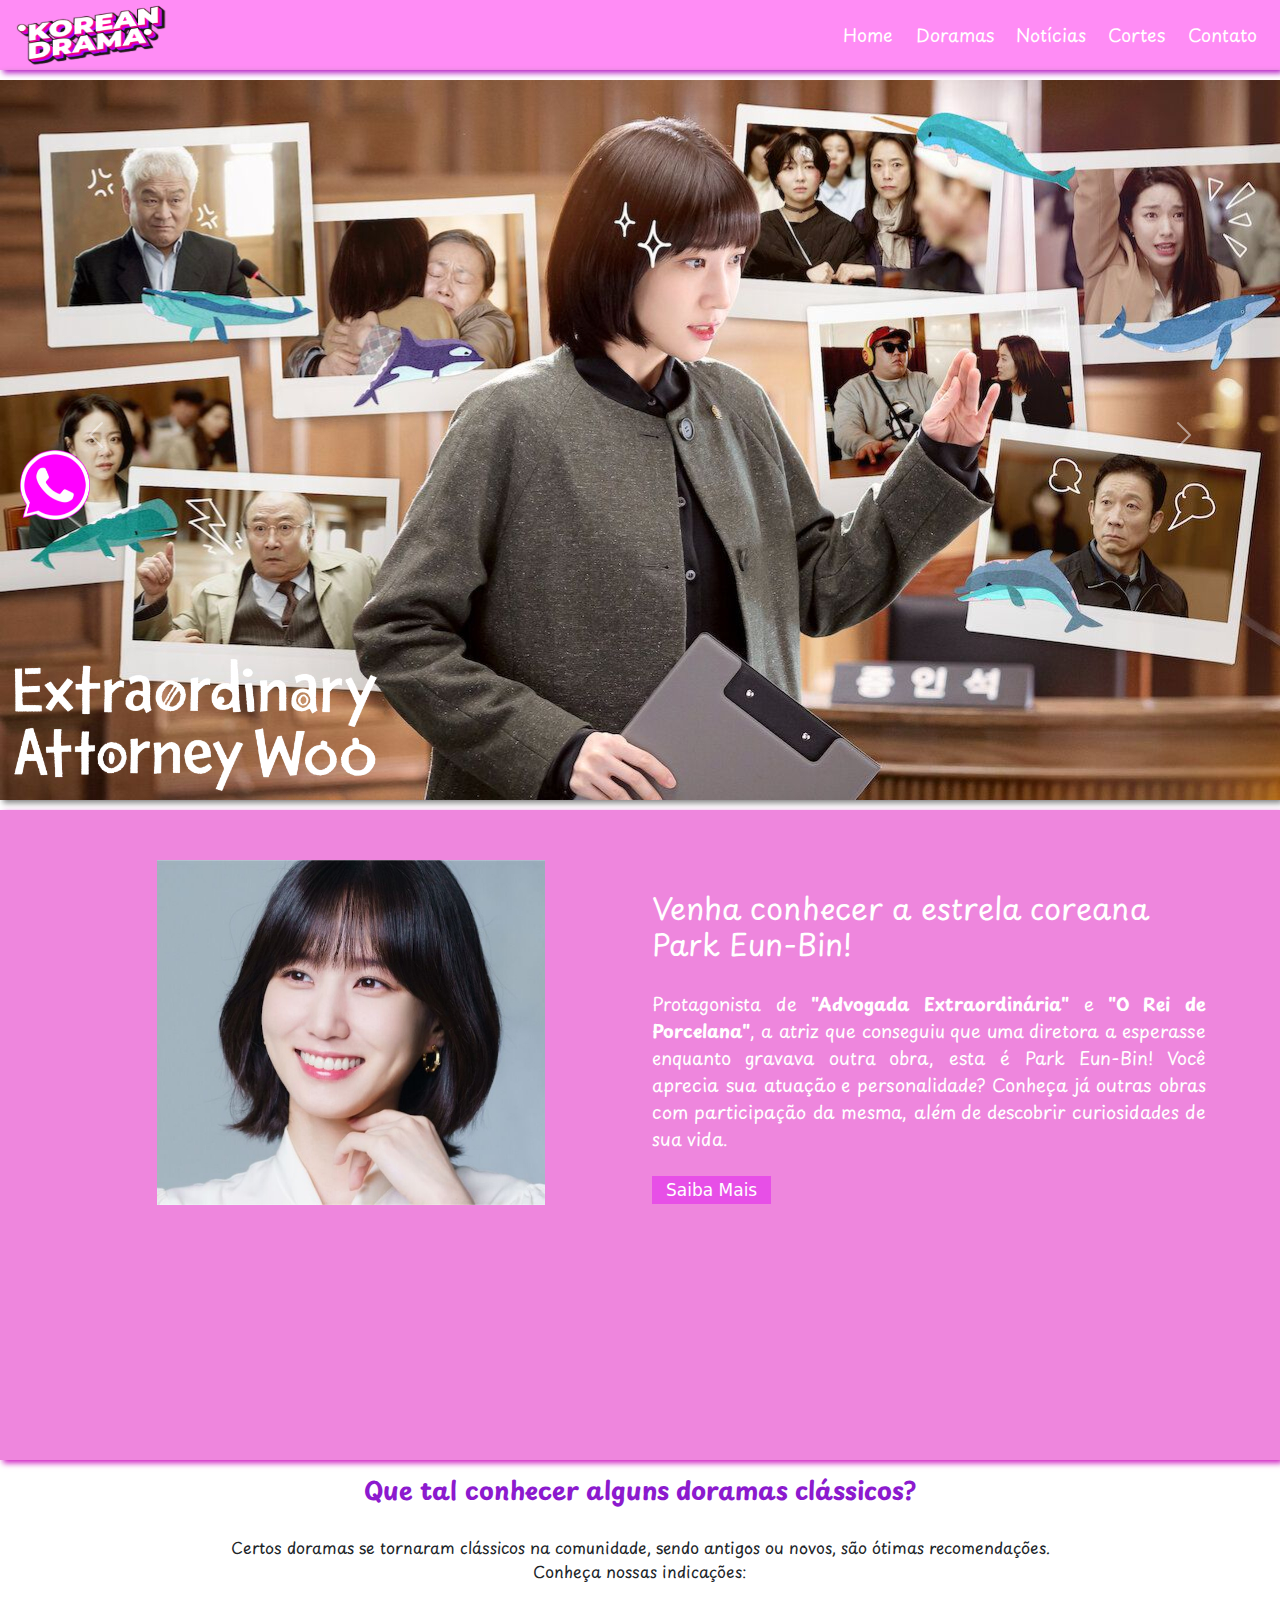
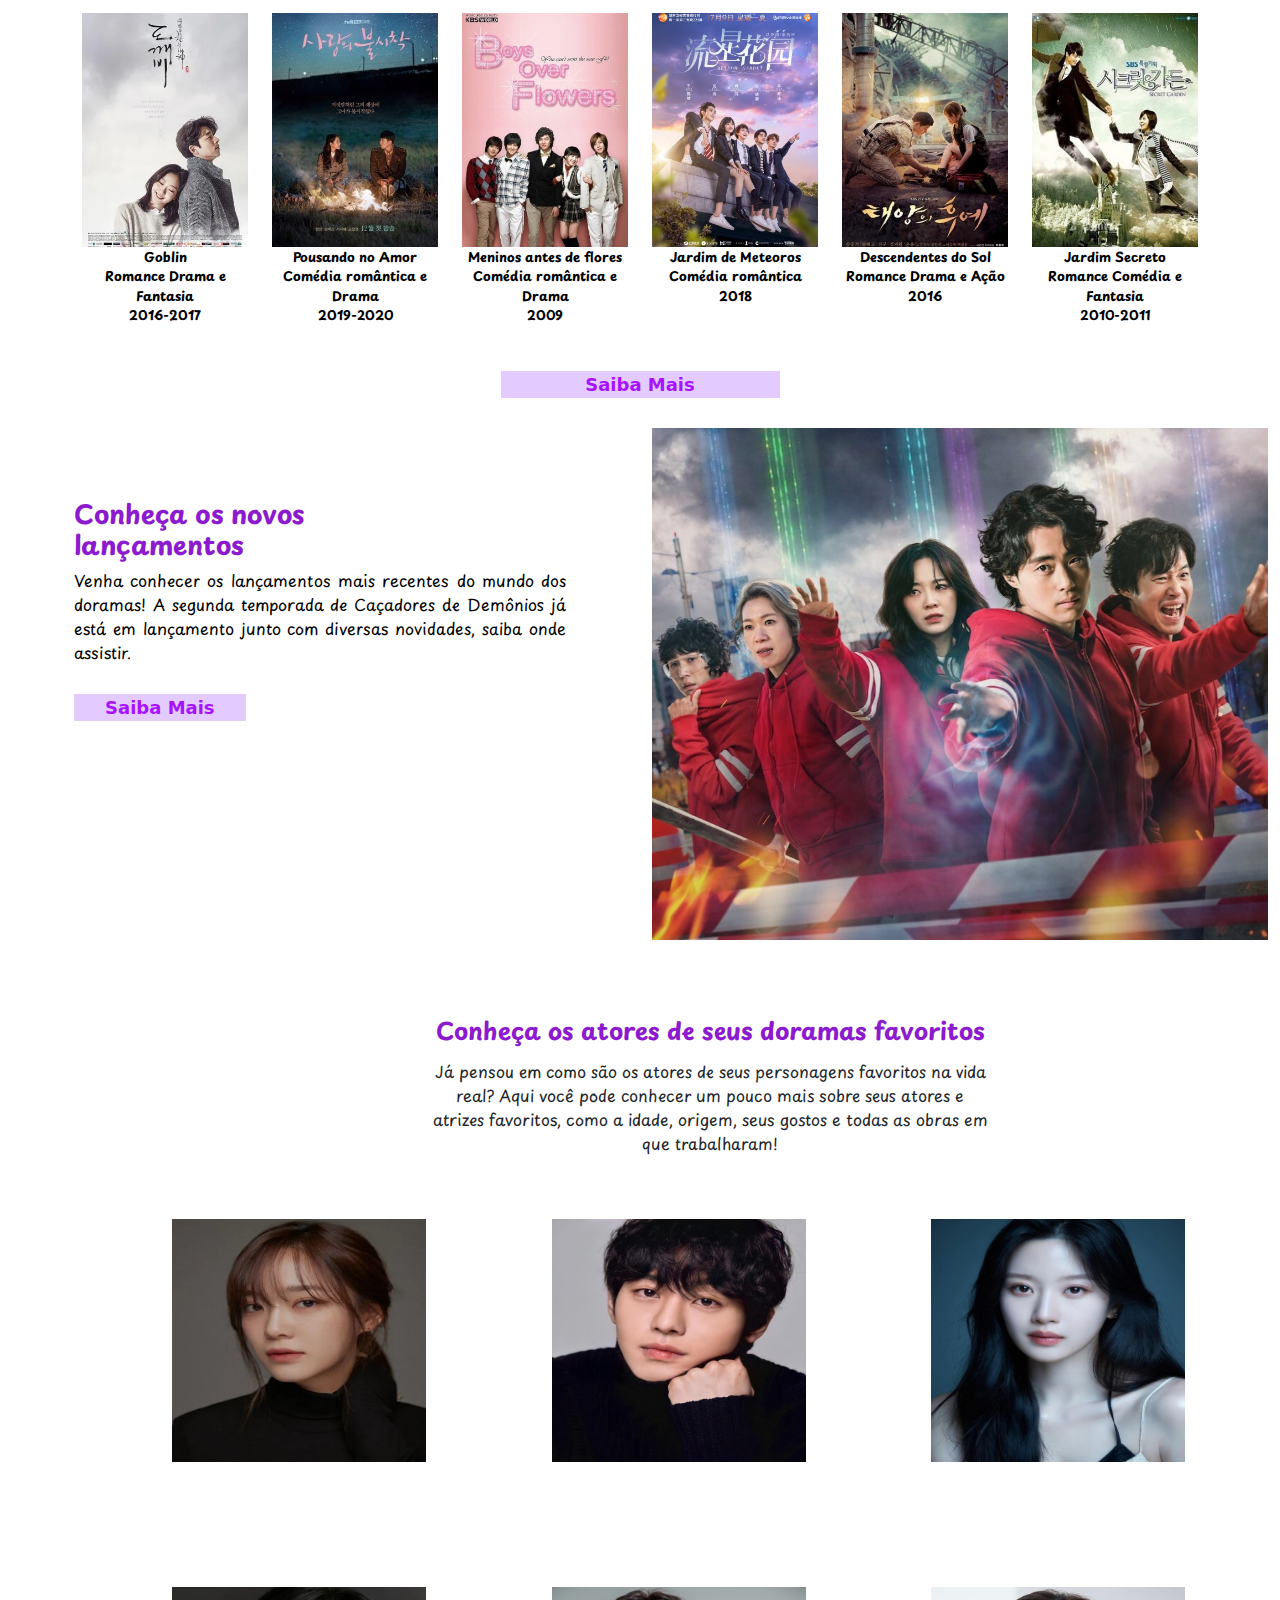
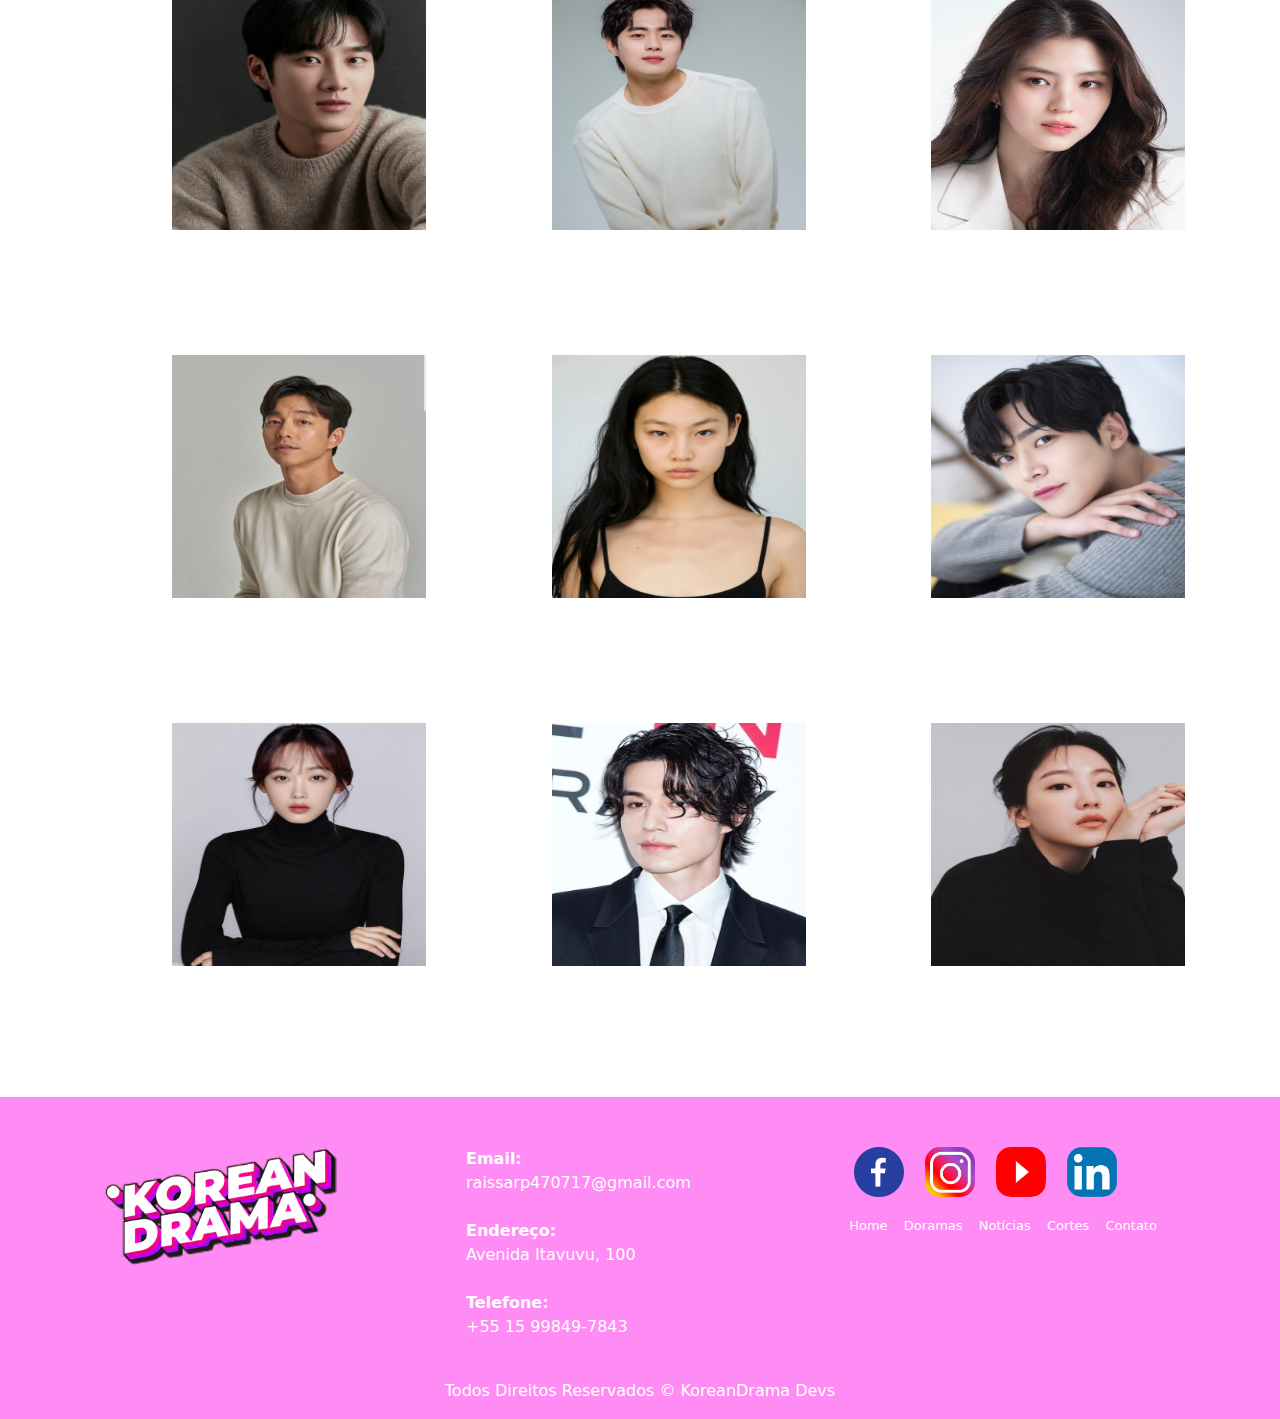
==== commit 23f8dc97: "update DoramaCoreano rev.7" ====
--- a/index.html
+++ b/index.html
@@ -6,7 +6,7 @@
     <meta name="viewport" content="width=device-width, initial-scale=1.0">
     <link rel="stylesheet" type="text/css" href="./bootstrap/css/bootstrap.min.css">
     <link rel="stylesheet" type="text/css" href="./css/style.css">
-    <title>KoreanDrama</title>
+    <title>KoreanDrama | Home</title>
     <link rel="icon" type="img" href="img/favicon4.png">
 </head>
 
@@ -21,10 +21,10 @@
             </button>
             <ul id="menu" role="menu">
                 <li><a class="linkMenu" href="index.html">Home</a></li>
-                <li><a class="linkMenu" href="#">Doramas</a></li>
+                <li><a class="linkMenu" href="./produtos.html">Doramas</a></li>
                 <li><a class="linkMenu" href="#">Notícias</a></li>
-                <li><a class="linkMenu" href="#">Cortes</a></li>
-                <li><a class="linkMenu" href="#">Contato</a></li>
+                <li><a class="linkMenu" href="./videos.html">Cortes</a></li>
+                <li><a class="linkMenu" href="./contato.html">Contato</a></li>
             </ul>
         </nav>
     </header>
@@ -34,45 +34,45 @@
         <div class="carousel-inner">
             <div class="carousel-item active" data-bs-interval="2200">
                 <img 
-                 src="img/Carrossel1.jpg" 
-                 class="d-block w-100" 
-                 alt="Banner 1">
-            </div>
-            <div class="carousel-item" data-bs-interval="2000">
-                <img 
-                 src="img/carrossel2.jpg" 
-                 class="d-block w-100" 
-                 alt="Banner 1">
-            </div>
-            <div class="carousel-item" data-bs-interval="2000">
-                <img 
-                 src="img/carrossel3.jpg" 
-                 class="d-block w-100" 
-                 alt="Banner 1">
-            </div>
-            <div class="carousel-item" data-bs-interval="2000">
-                <img 
-                 src="img/carrossel 4.jpg" 
-                 class="d-block w-100" 
-                 alt="Banner 1">
-            </div>
-            <div class="carousel-item" data-bs-interval="2000">
-                <img 
-                 src="img/carrossel5.jpg" 
-                 class="d-block w-100" 
-                 alt="Banner 1">
-            </div>
-            <div class="carousel-item" data-bs-interval="2000">
-                <img 
-                 src="img/carousel6.1.jpg" 
-                 class="d-block w-100" 
-                 alt="Banner 1">
-            </div>
-            <div class="carousel-item" data-bs-interval="2000">
-                <img 
-                 src="img/carrosselreserva.jpg" 
-                 class="d-block w-100" 
-                 alt="Banner 1">
+                 src="img/Carrossel 1.jpg" 
+                 class="d-block w-100" 
+                 alt="Carrossel 1">
+            </div>
+            <div class="carousel-item" data-bs-interval="2000">
+                <img 
+                 src="img/Carrossel 2.jpg"
+                 class="d-block w-100" 
+                 alt="Carrossel 2">
+            </div>
+            <div class="carousel-item" data-bs-interval="2000">
+                <img 
+                 src="img/Carrossel 3.jpg" 
+                 class="d-block w-100" 
+                 alt="Carrossel 3">
+            </div>
+            <div class="carousel-item" data-bs-interval="2000">
+                <img 
+                 src="img/Carrossel 4.jpg" 
+                 class="d-block w-100" 
+                 alt="Carrossel 4">
+            </div>
+            <div class="carousel-item" data-bs-interval="2000">
+                <img 
+                 src="img/Carrossel 5.jpg" 
+                 class="d-block w-100" 
+                 alt="Carrossel 5">
+            </div>
+            <div class="carousel-item" data-bs-interval="2000">
+                <img 
+                 src="img/Carrossel 6.jpg" 
+                 class="d-block w-100" 
+                 alt="Carrossel 6">
+            </div>
+            <div class="carousel-item" data-bs-interval="2000">
+                <img 
+                 src="img/Carrossel 7.jpg" 
+                 class="d-block w-100" 
+                 alt="Carrossel 7">
             </div>
         </div>
         <button
@@ -109,7 +109,7 @@
                     <section class="texto-banner d-none d-md-block">
                         <h1>Venha conhecer a estrela coreana Park Eun-Bin!</h1>
                         <p class="d-none d-md-block">
-                            Protagonista de "Advogada Extraordinária" e "O Rei de Porcelana", a atriz que conseguiu que uma diretora a esperasse enquanto gravava outra obra, esta é Park Eun-Bin! Você aprecia sua atuação e personalidade? Conheça já outras obras com participação da mesma, além de descobrir curiosidades de sua vida.</p>
+                            Protagonista de <strong>"Advogada Extraordinária"</strong> e <strong>"O Rei de Porcelana"</strong>, a atriz que conseguiu que uma diretora a esperasse enquanto gravava outra obra, esta é Park Eun-Bin! Você aprecia sua atuação e personalidade? Conheça já outras obras com participação da mesma, além de descobrir curiosidades de sua vida.</p>
                             <a href="#">Saiba Mais</a>
                     </section>
                 </div>
@@ -323,7 +323,7 @@
                         <p><strong>Email:</strong></p>
                             <p>raissarp470717@gmail.com</p><br>
                         <p><strong>Endereço:</strong></p>
-                            <p>Santo André 2, 433</p><br>
+                            <p>Avenida Itavuvu, 100</p><br>
                         <p><strong>Telefone:</strong></p>
                             <p>+55 15 99849-7843</p>
                     </div>
@@ -335,7 +335,7 @@
                         <a href="https://www.facebook.com"><img src="./img/rede_social/face.png" alt="Facebook"></a>
                         <a href="https://www.instagram.com"><img src="./img/rede_social/insta.png" alt="Instagram"></a>
                         <a href="https://www.youtube.com"><img src="./img/rede_social/youtube.png" alt="Youtube"></a>
-                        <a href="https://www.linkedin.com"><img src="./img/rede_social/linkedin.png" alt="Linkedin"></a>
+                        <a href="https://www.linkedin.com"><img src="./img/rede_social/linkedin2.png" alt="Linkedin"></a>
                     </figure>
                     <br>
                     <a class="linkFooter" href="./index.html">Home</a>
@@ -359,4 +359,6 @@
 
     <script type="text/javascript" src="./bootstrap/js/bootstrap.min.js"></script>
 
+    <script type="text/javascript" src="./js/script_menu.js"></script>
+
 </html>--- a/css/style.css
+++ b/css/style.css
@@ -1,3 +1,4 @@
+@import url('https://fonts.googleapis.com/css2?family=Playpen+Sans&family=Roboto+Condensed:wght@100&display=swap');
 /* Arquivo da folha de estilos de todo o site */
 /* Início CSS estilo header */
 body, ul {
@@ -7,14 +8,22 @@
 #menu a {
     color: rgb(255, 255, 255);
     text-decoration: none;
-    font-family: sans-serif;
-    font-size: 15px;
-    font-weight: bold;
+    /* font-family: sans-serif; */
+    font-family: 'Playpen Sans', cursive;
+    font-size: 18px;
+    font-weight: 400;
+    transition: 0.2s;
+    text-align: center;
+    padding: 0 0.4em 0.2em 0.4em; /* top - right - bottom - left */
+}
+#menu a:hover {
+    font-size: 19px;
+    /* border-bottom-right-radius: 15px; Arredondar canto abaixo e direito */
+    /* border-bottom-left-radius: 15px; Arredondar canto abaixo e esquerdo */
+    /* border-color: #a812ff; */
+    border-left: 4px solid #ffffff;
+    box-shadow: 1px 1px 2px #00000059;
 } 
-#menu a:hover {
-    background: rgba(0, 0, 0, 0.05);
-    font-size: 17px;
-}
 #logo {
     font-size: 1.5rem;
 }
@@ -33,8 +42,8 @@
     display: flex;
     align-items: center;
     justify-content: space-between;
-    background: rgb(242, 144, 255);
-    box-shadow: 3px 3px 6px rgb(177, 65, 187); /* Sombra Menu */
+    background: rgb(255, 140, 245);
+    box-shadow: 3px 3px 6px rgb(183, 29, 197); /* Sombra Menu */
 }
 #menu {
     display: flex;
@@ -56,26 +65,26 @@
 /* Fim estilo carousel */
 
 /* Início Estilo Media >> Mobile */
-@media (max-width: 600px) {
+@media (max-width: 690px) {
     #menu {
      display: block;
      position: absolute;
      width: 15em;
      top: 70px;
      right: 0px;
-     background: rgb(255, 255, 255);
+     background: rgb(255, 140, 245);
      transition: 0.6s;
      z-index: 1000;
      height: 0px;
      padding-left: 5px;
-     visibility: hidden;
+     visibility: hidden;    
      overflow-y: hidden;
   }
   #menu li {
     padding-top: 30px;
-    padding-bottom: 0px;
-    margin: 0 1rem;
-    border-bottom: 2px solid rgba(0, 0, 0, 0.05);
+    padding-bottom: 5px;
+    margin: 1rem 1rem;
+    border-bottom: 2px solid rgb(247, 0, 255);
   }
   #nav.active #menu {
     height: calc(100vh - 70px);
@@ -96,7 +105,7 @@
     /* Para aumentar ou diminuir a espessura da linha do hamburger */
     width: 30px;
     /* Para alterar a largura do hamburger */
-    color: rgb(184, 44, 248);
+    color: rgb(255, 255, 255);
     /* Para   alterar a cor do hamburger */
   }
   #hamburger::after,
@@ -121,7 +130,7 @@
   }
   #nav.active #hamburger::after {
     transform: rotate(-135deg);
-    top: -7px;
+    top: -6px;
   }
 }
 /* Fim Estilo Media >> Mobile */
@@ -134,11 +143,11 @@
 height: 650px;
 margin-top: 10px;
 padding: 50px;
-background-color: rgb(238, 134, 169);
-box-shadow: 3px 3px 6px rgb(207, 29, 133); /* Sombra Banner */
+background-color: rgb(238, 134, 221);
+box-shadow: 3px 3px 6px rgb(207, 29, 192); /* Sombra Banner */
 }
 .section-banner-home img {
-    max-height: 70%;
+    height: 70%;
     width: 70%;
     display: block;
     margin: auto;
@@ -150,20 +159,22 @@
 .section-banner-home .texto-banner h1 {
     font-size: 30px;
     width: 90%; /* width = Largura */
-    font-weight: 500; /* font-weight = Espessura do texto */
+    font-weight: 400; /* font-weight = Espessura do texto */
     padding-bottom: 20px; /* padding-bottom = Margem interna > Embaixo */
     color: white;
+    font-family: 'Playpen Sans', cursive;
 }
 .section-banner-home .texto-banner p {
-    font-size: 15px;
+    font-size: 18px;
     margin-bottom: 20px;
     color: white;
     text-align: justify;
+    font-family: 'Playpen Sans', cursive;
 }
 .section-banner-home .texto-banner a {
     color: rgb(255, 255, 255);
     text-decoration: none;
-    background-color: rgb(231, 79, 130);
+    background-color: rgb(231, 79, 231);
     padding: 4px 14px;
     font-size: 17px;
     transition: 0.3s;
@@ -171,8 +182,8 @@
 .section-banner-home .texto-banner a:hover {
     /* color: rgb 207, 177, 240; Cor do Texto */
     /* text-shadow: 2px 2px 4px purple; sombra do texto */
-    color: rgb(207, 177, 240);
-    text-shadow: 2px 2px 4px purple;
+    color: rgb(217, 172, 235);
+    /* text-shadow: 2px 2px 4px purple; */
     font-size: 18px;
     font-weight: bold;
 }
@@ -182,15 +193,16 @@
 .destaque h2 {
     margin-top: 15px;
     text-align: center;
-    font-size: 24px;
-    font-weight: bold;
+    font-size: 25px;
     color: rgb(140, 26, 206);
+    font-family: 'Playpen Sans', cursive;
+    font-weight: bold;
 }
 .destaque p {
     width: 77%;
     text-align: center;
-    font-size: 14px;
     margin: 30px auto;
+    font-family: 'Playpen Sans', cursive;
 }
 .destaque figcaption {
     font-size: 13px;
@@ -198,6 +210,7 @@
     text-decoration: none;
     font-weight: bold;
     text-align: center;
+    font-family: 'Playpen Sans', cursive;
 }
 .destaque #saiba-mais {
     justify-content: center;
@@ -212,7 +225,7 @@
     /* align-items: center; */
 }
 .destaque #saiba-mais:hover {
-    font-size: 20px;
+    font-size: 19px;
     color: #b64ef3;
     transition: 0.3s;
 }
@@ -231,10 +244,13 @@
     color: rgb(140, 26, 206);
     font-size: 26px;
     width: 70%;
+    font-family: 'Playpen Sans', cursive;
+    font-weight: bold;
 }
 .novidades p {
     color: rgb(0, 0, 0);
     text-align: justify;
+    font-family: 'Playpen Sans', cursive;
 }
 .novidades a {
     justify-content: center;
@@ -249,7 +265,7 @@
     /*align-items: center; */
 }
 .novidades a:hover {
-    font-size: 20px;
+    font-size: 19px;
     color: #b64ef3;
     transition: 0.3s;
 }
@@ -270,11 +286,14 @@
     text-align: center;
     font-size: 24px;
     color: rgb(140, 26, 206);
+    font-family: 'Playpen Sans', cursive;
+    font-weight: bold;
 }
 .galeria p {
     text-align: center;
     width: 50%;
     margin: 14px auto 50px;
+    font-family: 'Playpen Sans', cursive;
 }
 .galeria .gallery {
     width: 30%;
@@ -341,6 +360,8 @@
 /* Início estilo Footer (rodape) */
 .rodape {
     padding: 50px 50px 0;
+    background-color: rgb(255, 140, 245);
+    color: white;
 }
 .rodape .container #logo-rodape img {
     height: 70%;
@@ -351,14 +372,14 @@
 }
 .rodape .container #logo-rodape img:hover {
     transform: scale(1.5);
-    box-shadow: 0 0 10px rgba(255, 255, 255, 0.2);
+    box-shadow: 0 0 10px rgba(117, 22, 206, 0.2);
 }
 .rodape .info-contato p {
     margin: 0;
 }
 .rodape .linkFooter {
     text-decoration: none;
-    color: #000;
+    color: #ffffff;
     font-size: 13px;
     margin-left: 0.7rem;
 }
@@ -386,4 +407,109 @@
     text-align: center;
     margin-top: 40px;
 }
-/* Fim estilo Footer (rodape) */+/* Fim estilo Footer (rodape) */
+
+/* Início estilo Vídeos */
+.embed-container {
+    position: relative;
+    padding-bottom: 0;
+    height: auto;
+    max-width: 100%;
+    margin-top: 0;
+    margin-bottom: 30px;
+    padding-top: 80px;
+    padding-left: 10%;
+    padding-right: 10%;
+    display: flex;
+}
+.embed-container p {
+    text-align: center;
+    font-size: 20px;
+    font-family: 'Playpen Sans', cursive;
+    font-weight: bold;
+}
+.embed-container h2 {
+    text-align: center;
+    font-size: 25px;
+    font-weight: bolder;
+    font-family: 'Playpen Sans', cursive;
+    color: #a812ff;
+}
+.embed-container iframe {
+    position: relative;
+    top: 0;
+    left: 0;
+    width: 100%;
+    height: 250px;
+    border-radius: 1em;
+    box-shadow: gray 0.5em 0.5em 0.3em;
+    transition: transform .3s;
+    display: flex;
+}
+.embed-container iframe:hover {
+    flex: 1;
+    z-index: 1;
+    transform: scale(1.2);
+    box-shadow: 0 0 10px rgba(0, 0, 0, 0.446);
+}
+.embed-container .col-lg-4 {
+    margin-top: 30px;
+}
+.embed-container .col-lg-6 {
+    margin-top: 30px;
+}
+/* Fim estilo Vídeos */
+/* Início estilo Contato */
+.contact {
+    padding: 70px 0px;
+    background: rgb(255, 171, 255);
+}
+.section-title h2 {
+    color: white;
+    font-size: 30px;
+    font-weight: normal;
+    text-transform: uppercase;
+    letter-spacing: 8px;
+    border-bottom: 5px solid #ff33f5;
+    padding-bottom: 10px;
+    display: inline-block;
+    font-family: 'Playpen Sans', cursive;
+}
+.section-title p {
+    color: rgb(185, 14, 190);
+    margin-bottom: 30px;
+    font-family: 'Playpen Sans', cursive;
+}
+.contact input,
+.contact textarea {
+    background: #fafafa;
+}
+.contact textarea {
+    min-height: 188px;
+    max-width: 100%;
+}
+.contact .map {
+    overflow: hidden;
+    border-radius: 4px;
+    height: 70%;
+}
+/* Fim estilo Contato */
+
+/* Início estilo marketing */
+.market-place {
+    height: 180px;
+    width: 100%;
+    margin-left: auto;
+    margin-right: auto;
+    display: flex;
+    padding: 20px 0;
+    align-items: center;
+    justify-content: center;
+    position: relative;
+}
+.market-place img {
+    height: 300px;
+    width: 320px;
+}
+
+/* Fim estilo marketing */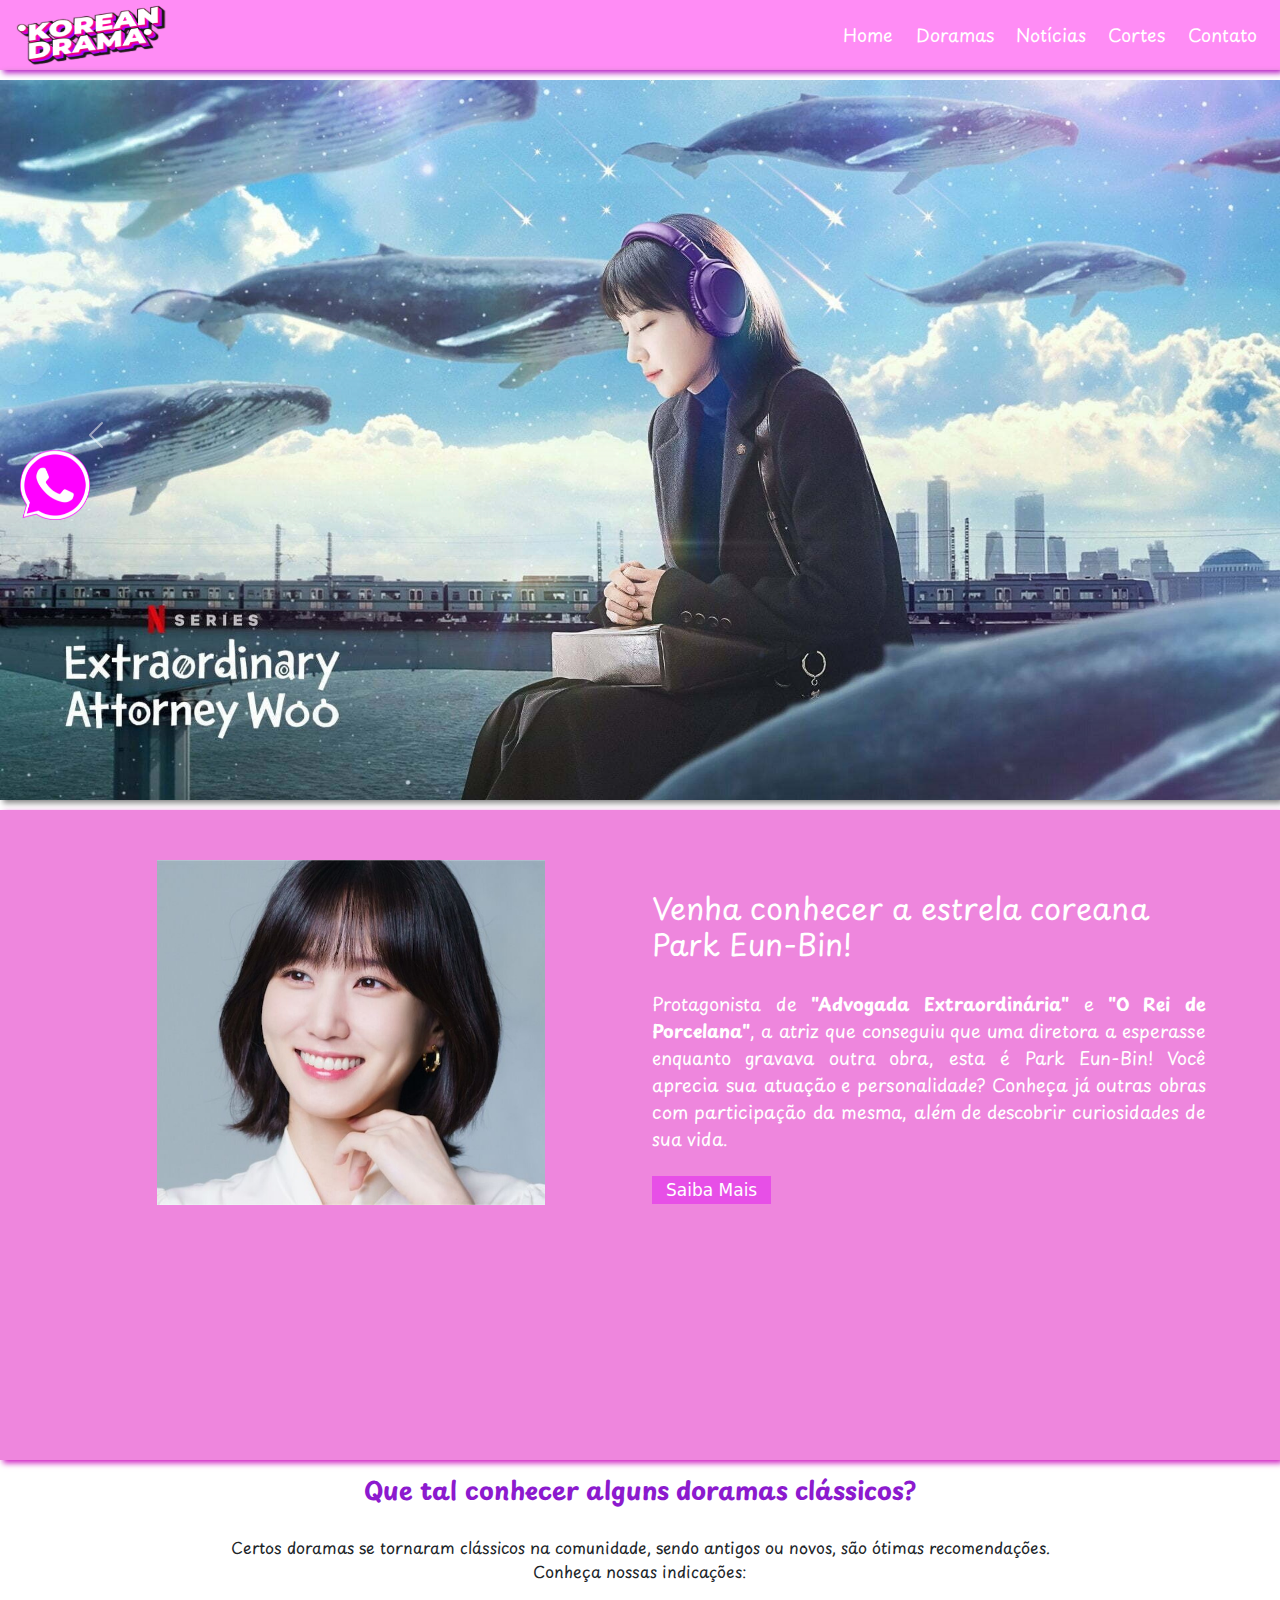
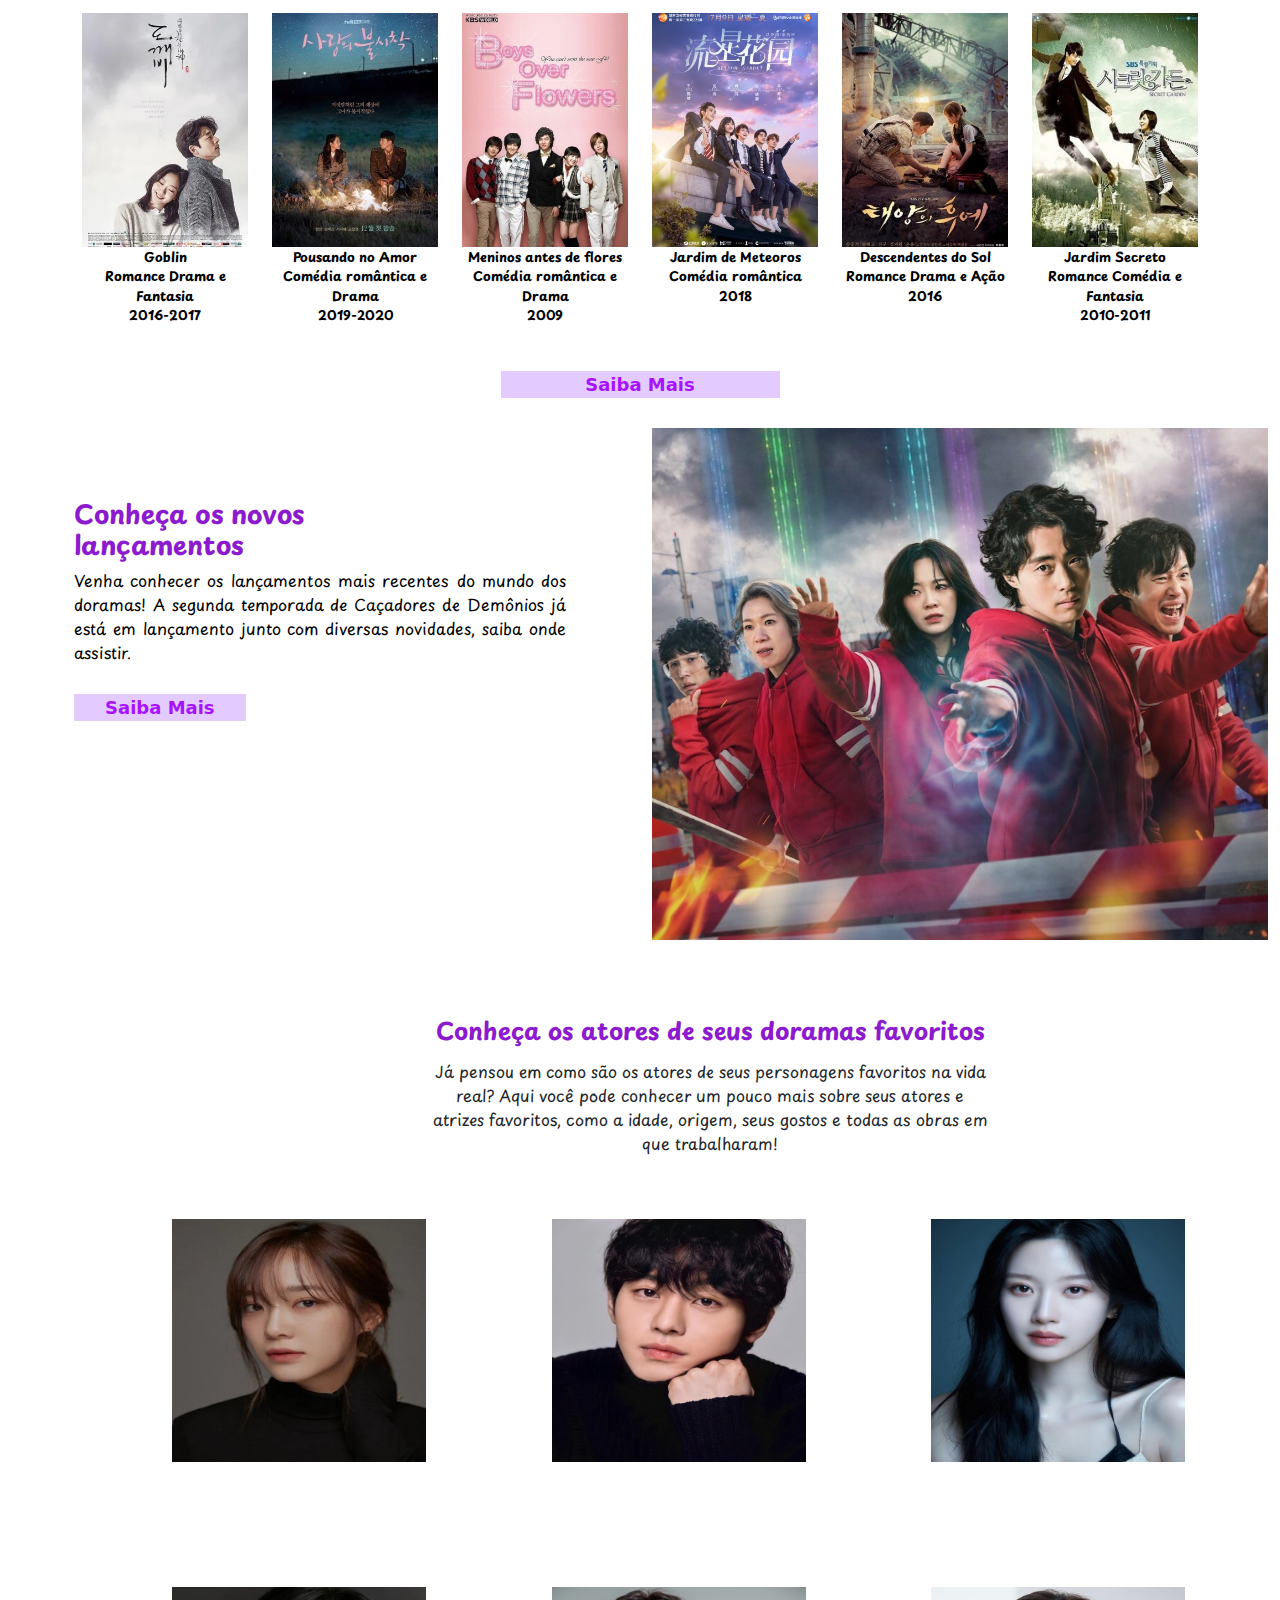
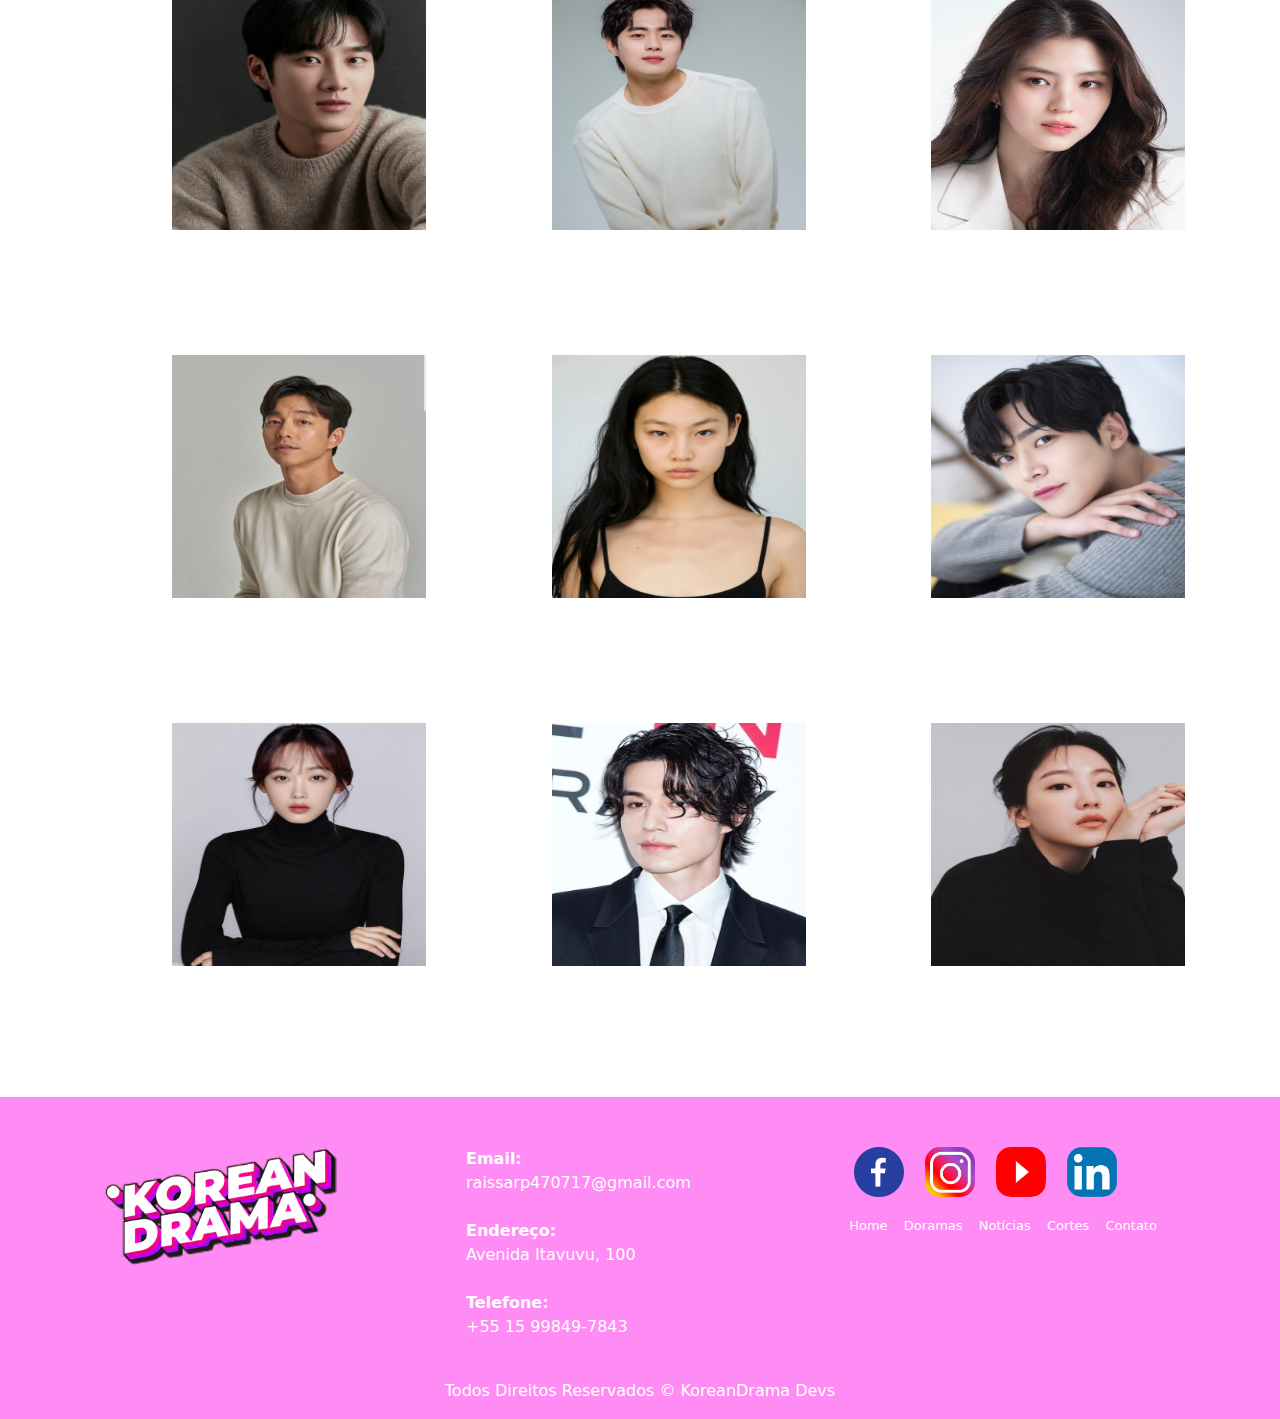
==== commit 8c849ca7: "update KoreanDrama rev.7" ====
--- a/index.html
+++ b/index.html
@@ -22,7 +22,7 @@
             <ul id="menu" role="menu">
                 <li><a class="linkMenu" href="index.html">Home</a></li>
                 <li><a class="linkMenu" href="./produtos.html">Doramas</a></li>
-                <li><a class="linkMenu" href="#">Notícias</a></li>
+                <li><a class="linkMenu" href="./produtos.html">Notícias</a></li>
                 <li><a class="linkMenu" href="./videos.html">Cortes</a></li>
                 <li><a class="linkMenu" href="./contato.html">Contato</a></li>
             </ul>
@@ -52,7 +52,7 @@
             </div>
             <div class="carousel-item" data-bs-interval="2000">
                 <img 
-                 src="img/Carrossel 4.jpg" 
+                 src="img/Carrossel 4.jpg"
                  class="d-block w-100" 
                  alt="Carrossel 4">
             </div>
@@ -339,9 +339,9 @@
                     </figure>
                     <br>
                     <a class="linkFooter" href="./index.html">Home</a>
-                    <a class="linkFooter" href="./doramas.html">Doramas</a>
-                    <a class="linkFooter" href="./notícias.html">Notícias</a>
-                    <a class="linkFooter" href="./cortes.html">Cortes</a>
+                    <a class="linkFooter" href="./produtos.html">Doramas</a>
+                    <a class="linkFooter" href="./produtos.html">Notícias</a>
+                    <a class="linkFooter" href="./videos.html">Cortes</a>
                     <a class="linkFooter" href="./contato.html">Contato</a>
                 </div>     
                 <!-- Alt + Shift + o clique do Mouse, seleciona várias linhas -->
--- a/css/style.css
+++ b/css/style.css
@@ -493,9 +493,8 @@
     border-radius: 4px;
     height: 70%;
 }
-/* Fim estilo Contato */
-
-/* Início estilo marketing */
+
+/* Início estilo Market Place */
 .market-place {
     height: 180px;
     width: 100%;
@@ -511,5 +510,70 @@
     height: 300px;
     width: 320px;
 }
-
-/* Fim estilo marketing */+/* Fim estilo Market Place */
+
+/* Fim estilo Contato */
+
+/* Início estilo Produtos */
+.col-lg-4 .card {
+    border-style: none;
+    border: 0px;
+    min-height: 300px;
+}
+.text-center .mb-5 {
+    /* margin-top: 20px; */
+    margin-top: 50px;
+    font-family: 'Playpen Sans', cursive;
+    font-weight: bold;
+    color:#a812ff;
+}
+.card img {
+    height: auto;
+    width: 100%;
+    /* max-height: 300px; */
+    }
+.bg-image {
+    position: relative;
+    overflow: hidden;
+    background-repeat: no-repeat;
+    background-size: cover;
+    background-position: 50%;
+    }
+.mask {
+    position: absolute;
+    top: 0;
+    left: 0;
+    right: 0;
+    bottom: 0;
+    overflow: hidden;
+    width: 100%;
+    height: 100%;
+    background-attachment: fixed;
+}
+.hover-overlay .mask {
+    opacity: 0;
+    -webkit-transition: all .3s ease-in-out;
+    transition: all .3s ease-in-out;
+}
+.hover-overlay .mask:hover {
+    opacity: 1;
+}
+.card-body .btn {
+    background-color: #ff33f5; /* cor do botão */
+    color: white; /*cor do texto do botão */
+    font-weight: 400; /* espessura do texto ex. negrito = bold */
+    border: none;
+    outline: 0px solid transparent;
+    font-family: 'Playpen Sans', cursive;
+}
+.car-title {
+    font-weight: bolder;
+    font-family: 'Playpen Sans', cursive;
+}
+.card-text {
+    font-family: 'Playpen Sans', cursive;
+}
+    
+
+
+/* Fim estilo Produtos */